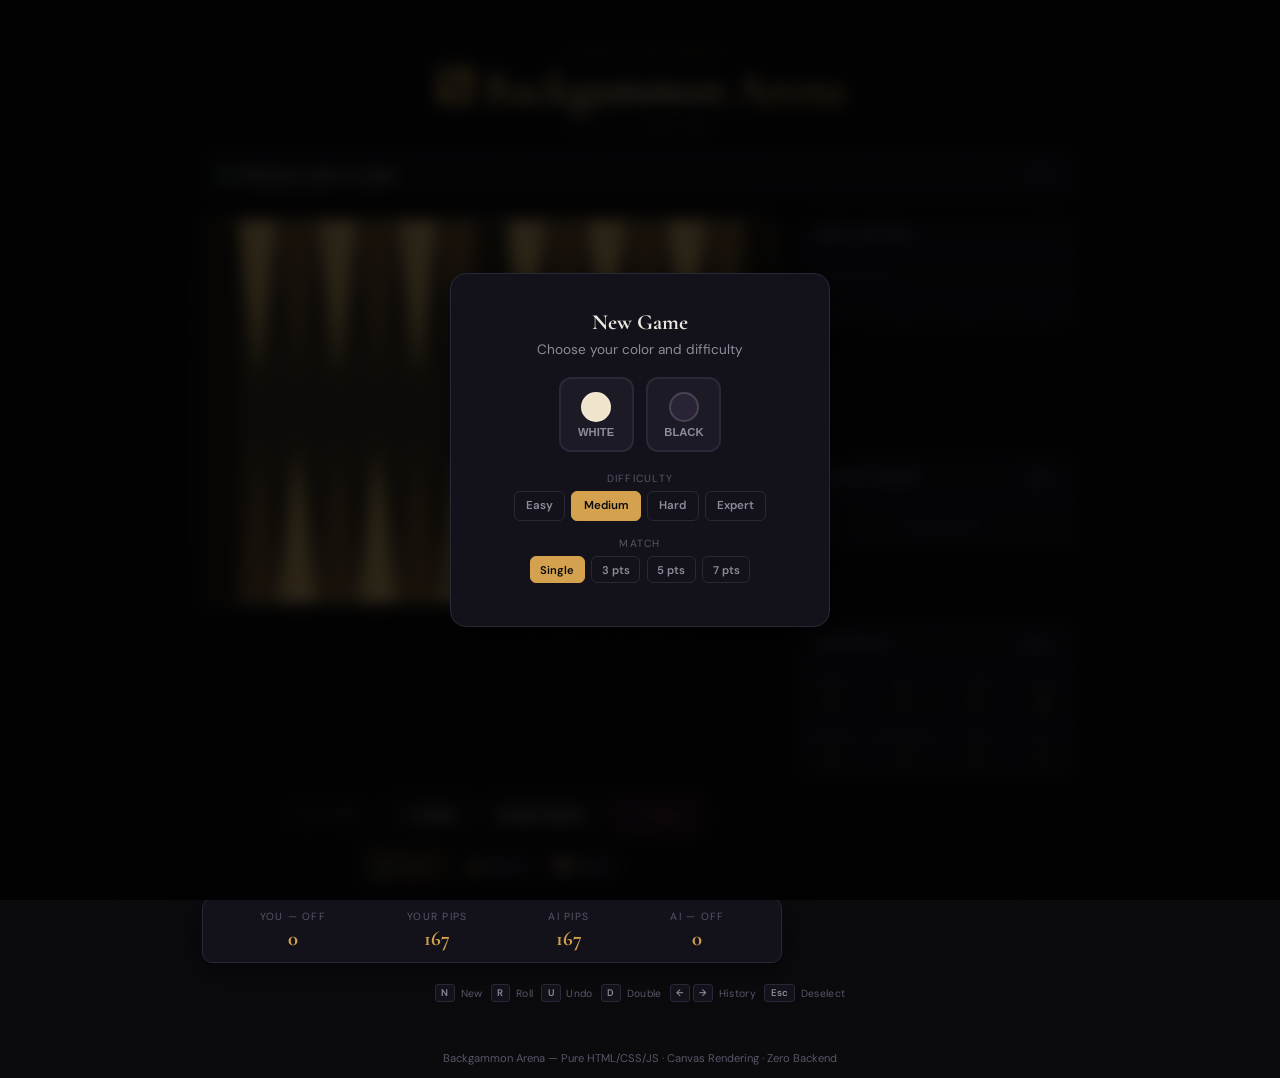
==== Backgammon/index.html @ 8bb7077c "Initial commit" ====
<!DOCTYPE html>
<html lang="en">
<head>
  <meta charset="UTF-8">
  <meta name="viewport" content="width=device-width, initial-scale=1.0">
  <meta name="description" content="Play backgammon against an AI opponent in your browser — featuring full-turn AI, doubling cube, match play and statistics.">
  <title>Backgammon Arena</title>

  <!-- Google Fonts -->
  <link rel="preconnect" href="https://fonts.googleapis.com">
  <link href="https://fonts.googleapis.com/css2?family=Cinzel:wght@500;600&family=Cormorant+Garamond:wght@600;700&family=DM+Sans:wght@400;500;600;700&display=swap" rel="stylesheet">

  <!-- Styles -->
  <link rel="stylesheet" href="css/styles.css">
</head>
<body>

  <header>
    <nav class="arena-nav">
      <a href="../index.html" class="arena-nav-link">← Board Game Arena</a>
    </nav>
    <h1>⚂ Backgammon Arena</h1>
    <p>You vs. Computer</p>
  </header>

  <!-- =========================================================
       DIALOG — Choose color + difficulty + match length
       ========================================================= -->
  <div id="colorOverlay" class="overlay visible" role="dialog" aria-modal="true" aria-label="New game options">
    <div class="dialog">
      <h2>New Game</h2>
      <p>Choose your color and difficulty</p>

      <!-- Color buttons -->
      <div class="color-options">
        <button class="color-btn" id="chooseWhiteBtn" aria-label="Play as White">
          <div class="swatch" style="background:#f0e4cc"></div>
          WHITE
        </button>
        <button class="color-btn" id="chooseBlackBtn" aria-label="Play as Black">
          <div class="swatch" style="background:#2a2235"></div>
          BLACK
        </button>
      </div>

      <!-- Difficulty -->
      <div style="margin-bottom:.4rem">
        <div class="score-label" style="margin-bottom:.4rem">Difficulty</div>
        <div class="difficulty-row">
          <button class="diff-btn" data-diff="easy"   aria-pressed="false">Easy</button>
          <button class="diff-btn active" data-diff="medium" aria-pressed="true">Medium</button>
          <button class="diff-btn" data-diff="hard"   aria-pressed="false">Hard</button>
          <button class="diff-btn" data-diff="expert" aria-pressed="false">Expert</button>
        </div>
      </div>

      <!-- Match length -->
      <div>
        <div class="score-label" style="margin-bottom:.4rem">Match</div>
        <div class="match-row">
          <button class="match-btn active" data-match="0" aria-pressed="true">Single</button>
          <button class="match-btn" data-match="3" aria-pressed="false">3 pts</button>
          <button class="match-btn" data-match="5" aria-pressed="false">5 pts</button>
          <button class="match-btn" data-match="7" aria-pressed="false">7 pts</button>
        </div>
      </div>
    </div>
  </div>

  <!-- =========================================================
       DIALOG — Resign confirmation
       ========================================================= -->
  <div id="confirmOverlay" class="overlay hidden" role="dialog" aria-modal="true" aria-label="Confirm resign">
    <div class="dialog">
      <h2>Resign?</h2>
      <p class="confirm-text">Are you sure you want to resign? AI will win the game.</p>
      <div class="dialog-buttons">
        <button class="btn btn-danger" id="confirmResignBtn">Yes, Resign</button>
        <button class="btn" id="cancelResignBtn">Cancel</button>
      </div>
    </div>
  </div>

  <!-- =========================================================
       DIALOG — Result / game over
       ========================================================= -->
  <div id="resultOverlay" class="overlay hidden" role="dialog" aria-modal="true" aria-label="Game result">
    <div class="dialog">
      <div class="result-icon" id="resultIcon" aria-hidden="true">🏆</div>
      <h2 id="resultTitle">You Win!</h2>
      <p id="resultDetail" class="result-detail"></p>
      <p id="resultStakes" class="result-detail" style="color:var(--accent);font-weight:600"></p>
      <div class="dialog-buttons" style="margin-top:1.2rem">
        <button class="btn btn-primary" id="resultNewGameBtn">New Game</button>
        <button class="btn" id="resultCloseBtn">Review</button>
      </div>
    </div>
  </div>

  <!-- =========================================================
       DIALOG — Doubling cube offer
       ========================================================= -->
  <div id="doubleOverlay" class="overlay hidden" role="dialog" aria-modal="true" aria-label="Doubling cube offer">
    <div class="dialog">
      <h2 id="doubleDialogTitle">Double?</h2>
      <p id="doubleDialogDesc">Offer to raise the cube?</p>
      <div style="display:flex;align-items:center;justify-content:center;gap:1rem;margin:.5rem 0 1rem">
        <span class="cube-value" id="doubleFromText">1</span>
        <span style="color:var(--text-muted)">→</span>
        <span class="cube-value" id="doubleToText" style="color:var(--accent-hover)">2</span>
      </div>
      <div class="dialog-buttons">
        <button class="btn btn-primary" id="acceptDoubleBtn">Accept</button>
        <button class="btn btn-danger"  id="declineDoubleBtn">Decline</button>
      </div>
    </div>
  </div>

  <!-- =========================================================
       MAIN ARENA
       ========================================================= -->
  <main class="arena">

    <!-- Status bar -->
    <div class="status-bar" id="statusBar" role="status" aria-live="polite">
      <div class="status-icon" aria-hidden="true"></div>
      <span id="statusText">Choose a color to start</span>
      <span class="turn-badge" id="turnBadge" aria-label="Current turn">—</span>
    </div>

    <!-- Match score (shown in match play mode) -->
    <div class="match-score-bar" id="matchScoreBar" aria-label="Match score">
      <span class="match-player">You</span>
      <span class="match-pts" id="matchPlayerPts">0</span>
      <span class="match-vs">·</span>
      <span id="matchLengthTxt" style="font-size:.7rem;color:var(--text-muted)">First to 5</span>
      <span class="match-vs">·</span>
      <span class="match-pts" id="matchAIPts">0</span>
      <span class="match-player">AI</span>
    </div>

    <!-- Canvas board -->
    <canvas id="boardCanvas" width="720" height="480"
      aria-label="Backgammon board"
      role="img"></canvas>

    <!-- Dice area: shows Roll button OR the actual dice -->
    <div class="dice-row" id="diceRow" aria-label="Dice" aria-live="polite">
      <button class="btn btn-primary btn-roll-inline" id="btnRoll" style="display:none" aria-label="Roll dice">🎲 Roll Dice</button>
    </div>
    <div class="thinking" id="thinking" aria-live="polite" aria-label="AI thinking">
      <div class="thinking-dots" aria-hidden="true"><span></span><span></span><span></span></div>
      <span>AI is thinking...</span>
    </div>

    <!-- Primary controls -->
    <div class="controls">
      <button class="btn" id="btnDouble" disabled aria-label="Offer doubling cube">⬛ Double</button>
      <button class="btn" id="btnUndo" aria-label="Undo last turn">↩ Undo</button>
      <button class="btn" id="btnNewGame" aria-label="Start new game">♟ New Game</button>
      <button class="btn btn-danger" id="btnResign" aria-label="Resign game">⚐ Resign</button>
    </div>

    <!-- Toolbar -->
    <div class="toolbar" role="toolbar" aria-label="Settings">
      <button class="toolbar-btn active" id="btnSound"      aria-label="Toggle sound">🔊 Sound</button>
      <button class="toolbar-btn"        id="btnTheme"      aria-label="Toggle light/dark theme">🌙 Theme</button>
      <button class="toolbar-btn"        id="btnBoardTheme" aria-label="Cycle board theme">🎨 Board</button>
    </div>

    <!-- Score panel -->
    <div class="score-panel" aria-label="Game statistics">
      <div class="score-item">
        <div class="score-label">You — Off</div>
        <div class="score-value" id="scorePlayer">0</div>
      </div>
      <div class="score-item">
        <div class="score-label">Your Pips</div>
        <div class="score-value" id="pipPlayer">167</div>
      </div>
      <div class="score-item">
        <div class="score-label">AI Pips</div>
        <div class="score-value" id="pipAI">167</div>
      </div>
      <div class="score-item">
        <div class="score-label">AI — Off</div>
        <div class="score-value" id="scoreAI">0</div>
      </div>
    </div>

    <!-- Move history panel -->
    <div class="history-panel">
      <div class="history-header">
        <span>Move History</span>
      </div>
      <div class="history-moves" id="moveHistoryMoves" aria-live="polite">
        <span style="color:var(--text-muted);font-size:.75rem">No moves yet</span>
      </div>
      <div class="history-nav" role="group" aria-label="Navigate moves">
        <button class="nav-btn" id="navFirst" title="First position"  aria-label="Go to first position"  disabled>⏮</button>
        <button class="nav-btn" id="navPrev"  title="Previous move"   aria-label="Previous move"          disabled>◀</button>
        <button class="nav-btn" id="navNext"  title="Next move"       aria-label="Next move"              disabled>▶</button>
        <button class="nav-btn" id="navLast"  title="Latest position" aria-label="Go to latest position"  disabled>⏭</button>
      </div>
    </div>

    <!-- Game archive -->
    <div class="archive-panel">
      <div class="archive-header">
        <span>Recent Games</span>
        <button class="toolbar-btn" id="clearArchiveBtn" style="font-size:.65rem;padding:.25rem .55rem" aria-label="Clear game archive">Clear</button>
      </div>
      <div class="archive-list" id="archiveList">
        <div class="archive-empty">No games yet</div>
      </div>
    </div>

    <!-- Statistics panel -->
    <div class="stats-panel">
      <div class="stats-header">
        <span>Statistics</span>
        <button class="toolbar-btn" id="resetStatsBtn" style="font-size:.65rem;padding:.25rem .55rem" aria-label="Reset statistics">Reset</button>
      </div>
      <div class="stats-grid">
        <div class="stat-item"><div class="stat-label">Games</div>   <div class="stat-value" id="statGames">0</div></div>
        <div class="stat-item"><div class="stat-label">Wins</div>    <div class="stat-value" id="statWins">0</div></div>
        <div class="stat-item"><div class="stat-label">Losses</div>  <div class="stat-value" id="statLosses">0</div></div>
        <div class="stat-item"><div class="stat-label">Win %</div>   <div class="stat-value" id="statRate">0%</div></div>
        <div class="stat-item"><div class="stat-label">Gammons</div> <div class="stat-value" id="statGammons">0</div></div>
        <div class="stat-item"><div class="stat-label">Bgammons</div><div class="stat-value" id="statBgammons">0</div></div>
        <div class="stat-item"><div class="stat-label">Streak</div>  <div class="stat-value" id="statCurStreak">0</div></div>
        <div class="stat-item"><div class="stat-label">Best</div>    <div class="stat-value" id="statStreak">0</div></div>
      </div>
    </div>

    <!-- Keyboard shortcuts hint -->
    <div class="shortcuts-hint" aria-label="Keyboard shortcuts">
      <span><kbd>N</kbd> New</span>
      <span><kbd>R</kbd> Roll</span>
      <span><kbd>U</kbd> Undo</span>
      <span><kbd>D</kbd> Double</span>
      <span><kbd>←</kbd><kbd>→</kbd> History</span>
      <span><kbd>Esc</kbd> Deselect</span>
    </div>

  </main>

  <footer>Backgammon Arena — Pure HTML/CSS/JS · Canvas Rendering · Zero Backend</footer>

  <!-- Scripts — load order matters: app → board → ai → game -->
  <script src="js/app.js"></script>
  <script src="js/board.js"></script>
  <script src="js/ai.js"></script>
  <script src="js/game.js"></script>

</body>
</html>
---- Backgammon/css/styles.css ----
/* ============================================================
   CSS VARIABLES — dark wood / luxury theme
   ============================================================ */
:root {
  --bg-primary: #0b0a0d;
  --bg-card: #13121a;
  --bg-card-hover: #1c1b25;
  --border: #2a2838;
  --text-primary: #ece8e0;
  --text-secondary: #908a9a;
  --text-muted: #5a5568;
  --accent: #d4a24e;
  --accent-glow: #d4a24e30;
  --accent-hover: #e6b965;
  --danger: #d94f4f;
  --success: #5cb87a;
  --info: #5b8fd9;
  --font-display: 'Cormorant Garamond', Georgia, serif;
  --font-body: 'DM Sans', system-ui, sans-serif;
  --radius: 10px;
  --shadow: 0 8px 32px rgba(0,0,0,.5);
}

/* ============================================================
   RESET & GLOBAL
   ============================================================ */
*, *::before, *::after { box-sizing: border-box; margin: 0; padding: 0; }

body {
  font-family: var(--font-body);
  background: var(--bg-primary);
  color: var(--text-primary);
  min-height: 100vh;
  display: flex;
  flex-direction: column;
  align-items: center;
  overflow-x: hidden;
}

/* Grain overlay */
body::before {
  content: '';
  position: fixed; inset: 0;
  background-image: url("data:image/svg+xml,%3Csvg viewBox='0 0 256 256' xmlns='http://www.w3.org/2000/svg'%3E%3Cfilter id='n'%3E%3CfeTurbulence type='fractalNoise' baseFrequency='.8' numOctaves='4' stitchTiles='stitch'/%3E%3C/filter%3E%3Crect width='100%25' height='100%25' filter='url(%23n)' opacity='.03'/%3E%3C/svg%3E");
  pointer-events: none; z-index: 0;
}

/* ============================================================
   HEADER
   ============================================================ */
header {
  position: relative; z-index: 1;
  text-align: center;
  padding: 2rem 1rem .8rem;
}

header h1 {
  font-family: var(--font-display);
  font-weight: 700;
  font-size: clamp(1.8rem, 5vw, 2.8rem);
  background: linear-gradient(135deg, var(--accent) 0%, #f5dfa0 50%, var(--accent) 100%);
  -webkit-background-clip: text;
  -webkit-text-fill-color: transparent;
  background-clip: text;
}

header p {
  color: var(--text-muted);
  font-size: .82rem;
  margin-top: .25rem;
  letter-spacing: .1em;
  text-transform: uppercase;
}

/* ============================================================
   MAIN
   ============================================================ */
.arena {
  position: relative; z-index: 1;
  display: flex; flex-direction: column; align-items: center;
  gap: 1rem;
  padding: 0 .75rem 2rem;
  width: 100%;
  max-width: 780px;
}

/* ============================================================
   STATUS BAR
   ============================================================ */
.status-bar {
  width: 100%;
  background: var(--bg-card);
  border: 1px solid var(--border);
  border-radius: var(--radius);
  padding: .75rem 1.1rem;
  display: flex; align-items: center; justify-content: space-between;
  gap: .6rem;
  box-shadow: var(--shadow);
  transition: border-color .3s;
}
.status-bar.game-over { border-color: var(--accent); box-shadow: 0 0 20px var(--accent-glow); }

.status-icon {
  width: 9px; height: 9px; border-radius: 50%;
  background: var(--success); flex-shrink: 0;
  animation: pulse 2s infinite;
}
.status-bar.game-over .status-icon { background: var(--danger); animation: none; }
@keyframes pulse { 0%,100%{opacity:1} 50%{opacity:.35} }

#statusText { flex: 1; font-size: .9rem; font-weight: 500; }

.turn-badge {
  font-size: .72rem; text-transform: uppercase; letter-spacing: .1em;
  padding: .25rem .65rem; border-radius: 6px;
  background: var(--bg-card-hover); color: var(--text-secondary);
  border: 1px solid var(--border); white-space: nowrap;
}

/* ============================================================
   CANVAS BOARD
   ============================================================ */
#boardCanvas {
  width: 100%;
  max-width: 720px;
  border-radius: var(--radius);
  box-shadow: var(--shadow), 0 0 60px rgba(212,162,78,.07);
  border: 2px solid var(--border);
  cursor: pointer;
  touch-action: manipulation;
}
#boardCanvas.grabbable { cursor: grab; }
#boardCanvas.grabbing { cursor: grabbing; }

/* ============================================================
   DICE DISPLAY — 3D pip dice
   ============================================================ */
.dice-row {
  display: flex; align-items: center; gap: 1.1rem;
  flex-wrap: wrap; justify-content: center;
  min-height: 90px;
  padding: .4rem 0;
}

/* Roll button when it lives inside the dice row */
.btn-roll-inline {
  font-size: 1rem;
  font-weight: 700;
  padding: .85rem 2.2rem;
  border-radius: 12px;
  letter-spacing: .03em;
  gap: .5rem;
  box-shadow: 0 4px 18px var(--accent-glow);
}

.die {
  width: 72px; height: 72px;
  position: relative;
  border-radius: 14px;
  /* Ivory gradient — lit from top-left */
  background: linear-gradient(145deg, #fdfaf3 0%, #ede0c8 55%, #ddd0b5 100%);
  /* Thick bottom shadow = 3D depth; large blur = ambient shadow */
  box-shadow:
    0 8px 0 0 #7a6040,
    0 12px 30px rgba(0,0,0,.62),
    inset 0 1px 4px rgba(255,255,255,.95),
    inset -1px -1px 3px rgba(0,0,0,.07);
  /* 3×3 grid for pip positions */
  display: grid;
  grid-template-areas:
    "tl tc tr"
    "ml c  mr"
    "bl bc br";
  grid-template-columns: 1fr 1fr 1fr;
  grid-template-rows: 1fr 1fr 1fr;
  padding: 10px;
  transition: transform .3s cubic-bezier(.34,1.56,.64,1), opacity .25s, box-shadow .25s;
  user-select: none;
}

.die.used {
  opacity: .26;
  transform: scale(.82) translateY(5px);
  box-shadow:
    0 2px 0 #7a6040,
    0 3px 10px rgba(0,0,0,.3),
    inset 0 1px 4px rgba(255,255,255,.95);
}

.die.rolling {
  animation: dieRoll3d .6s cubic-bezier(.4,0,.2,1) forwards;
}

@keyframes dieRoll3d {
  0%   { transform: scale(.6)  rotateX(0deg)   rotateZ(0deg);   opacity:.3; box-shadow: 0 1px 0 #7a6040; }
  30%  { transform: scale(1.1) rotateX(120deg) rotateZ(55deg);  opacity:1; }
  60%  { transform: scale(.95) rotateX(250deg) rotateZ(100deg); }
  85%  { transform: scale(1.04) rotateX(345deg) rotateZ(7deg);  }
  100% { transform: scale(1)   rotateX(360deg) rotateZ(0deg);   opacity:1;
         box-shadow: 0 8px 0 #7a6040, 0 12px 30px rgba(0,0,0,.62),
                     inset 0 1px 4px rgba(255,255,255,.95); }
}

/* Pip dots */
.pip {
  width: 12px; height: 12px;
  border-radius: 50%;
  background: radial-gradient(circle at 32% 28%, #6b4a28, #1c0e06);
  box-shadow: inset 0 1px 2px rgba(0,0,0,.55), 0 1px 0 rgba(255,255,255,.1);
  align-self: center;
  justify-self: center;
}
.pip.tl { grid-area: tl; }
.pip.tc { grid-area: tc; }
.pip.tr { grid-area: tr; }
.pip.ml { grid-area: ml; }
.pip.c  { grid-area: c;  }
.pip.mr { grid-area: mr; }
.pip.bl { grid-area: bl; }
.pip.bc { grid-area: bc; }
.pip.br { grid-area: br; }

/* ============================================================
   CONTROLS
   ============================================================ */
.controls {
  display: flex; flex-wrap: wrap; gap: .5rem;
  width: 100%; justify-content: center;
}

.btn {
  font-family: var(--font-body);
  font-size: .82rem; font-weight: 600;
  padding: .6rem 1.1rem;
  border: 1px solid var(--border); border-radius: 8px;
  background: var(--bg-card); color: var(--text-primary);
  cursor: pointer; transition: all .2s;
  display: flex; align-items: center; gap: .35rem;
}
.btn:hover {
  background: var(--bg-card-hover); border-color: var(--accent);
  color: var(--accent-hover); transform: translateY(-1px);
}
.btn:active { transform: translateY(0); }
.btn:disabled { opacity: .35; pointer-events: none; }

.btn-primary {
  background: linear-gradient(135deg, var(--accent), #e6b965);
  color: #0a0a0c; border-color: var(--accent);
}
.btn-primary:hover { color: #0a0a0c; box-shadow: 0 4px 16px var(--accent-glow); }

.btn-danger { border-color: var(--danger); color: var(--danger); }
.btn-danger:hover { background: rgba(217,79,79,.1); color: #f06060; }

/* ============================================================
   TOOLBAR
   ============================================================ */
.toolbar {
  display: flex; flex-wrap: wrap; gap: .4rem;
  justify-content: center;
}

.toolbar-btn {
  font-family: var(--font-body);
  font-size: .75rem; font-weight: 500;
  padding: .45rem .8rem;
  border: 1px solid var(--border); border-radius: 7px;
  background: var(--bg-card); color: var(--text-secondary);
  cursor: pointer; transition: all .2s;
  display: flex; align-items: center; gap: .3rem;
}
.toolbar-btn:hover {
  border-color: var(--accent); color: var(--accent-hover);
  background: var(--bg-card-hover);
}
.toolbar-btn.active {
  border-color: var(--accent); color: var(--accent);
  background: rgba(212,162,78,.08);
}

/* ============================================================
   SCORE PANEL
   ============================================================ */
.score-panel {
  width: 100%;
  background: var(--bg-card);
  border: 1px solid var(--border);
  border-radius: var(--radius);
  padding: .7rem 1rem;
  display: flex; justify-content: space-around;
  box-shadow: var(--shadow);
}
.score-item {
  text-align: center;
}
.score-label {
  font-size: .65rem; text-transform: uppercase;
  letter-spacing: .12em; color: var(--text-muted);
  margin-bottom: .15rem;
}
.score-value {
  font-family: var(--font-display);
  font-size: 1.3rem; font-weight: 700; color: var(--accent);
}

/* ============================================================
   MOVE HISTORY
   ============================================================ */
.history-panel {
  width: 100%;
  background: var(--bg-card);
  border: 1px solid var(--border);
  border-radius: var(--radius);
  box-shadow: var(--shadow);
  overflow: hidden;
}

.history-header {
  display: flex; align-items: center; justify-content: space-between;
  padding: .6rem 1rem;
  border-bottom: 1px solid var(--border);
}

.history-header span {
  font-size: .75rem; font-weight: 600;
  text-transform: uppercase; letter-spacing: .1em;
  color: var(--text-secondary);
}

.history-moves {
  padding: .6rem .8rem;
  max-height: 140px;
  overflow-y: auto;
  font-size: .8rem;
  line-height: 1.7;
  color: var(--text-secondary);
}

.history-moves::-webkit-scrollbar { width: 4px; }
.history-moves::-webkit-scrollbar-track { background: transparent; }
.history-moves::-webkit-scrollbar-thumb { background: var(--border); border-radius: 2px; }

.move-number {
  color: var(--text-muted);
  font-weight: 600;
  margin-right: .25rem;
}

.move-entry {
  display: inline;
  padding: .1rem .3rem;
  border-radius: 3px;
  cursor: pointer;
  transition: background .15s;
}
.move-entry:hover { background: var(--bg-card-hover); }
.move-entry.active { background: var(--accent); color: #0a0a0c; font-weight: 600; }

.history-nav {
  display: flex; gap: 0;
  border-top: 1px solid var(--border);
}

.nav-btn {
  flex: 1; padding: .5rem;
  background: none; border: none; border-right: 1px solid var(--border);
  color: var(--text-secondary); cursor: pointer;
  font-size: .85rem; transition: all .15s;
}
.nav-btn:last-child { border-right: none; }
.nav-btn:hover { background: var(--bg-card-hover); color: var(--accent); }
.nav-btn:disabled { opacity: .3; cursor: default; }
.nav-btn:disabled:hover { background: none; color: var(--text-secondary); }

/* ============================================================
   GAME ARCHIVE
   ============================================================ */
.archive-panel {
  width: 100%;
  background: var(--bg-card);
  border: 1px solid var(--border);
  border-radius: var(--radius);
  box-shadow: var(--shadow);
  overflow: hidden;
}

.archive-header {
  display: flex; align-items: center; justify-content: space-between;
  padding: .6rem 1rem;
  border-bottom: 1px solid var(--border);
}

.archive-header span {
  font-size: .75rem; font-weight: 600;
  text-transform: uppercase; letter-spacing: .1em;
  color: var(--text-secondary);
}

.archive-list {
  max-height: 160px;
  overflow-y: auto;
}

.archive-item {
  display: flex; align-items: center; justify-content: space-between;
  padding: .55rem 1rem;
  border-bottom: 1px solid var(--border);
  font-size: .78rem;
  cursor: pointer;
  transition: background .15s;
}
.archive-item:last-child { border-bottom: none; }
.archive-item:hover { background: var(--bg-card-hover); }

.archive-result {
  font-weight: 600; font-size: .7rem;
  padding: .15rem .5rem; border-radius: 4px;
}
.archive-result.win { background: rgba(92,184,122,.15); color: var(--success); }
.archive-result.loss { background: rgba(217,79,79,.15); color: var(--danger); }

.archive-empty {
  padding: 1rem;
  text-align: center;
  color: var(--text-muted);
  font-size: .8rem;
}

/* ============================================================
   STATISTICS PANEL
   ============================================================ */
.stats-panel {
  width: 100%;
  background: var(--bg-card);
  border: 1px solid var(--border);
  border-radius: var(--radius);
  box-shadow: var(--shadow);
  overflow: hidden;
}

.stats-header {
  display: flex; align-items: center; justify-content: space-between;
  padding: .6rem 1rem;
  border-bottom: 1px solid var(--border);
}

.stats-header span {
  font-size: .75rem; font-weight: 600;
  text-transform: uppercase; letter-spacing: .1em;
  color: var(--text-secondary);
}

.stats-grid {
  display: grid;
  grid-template-columns: repeat(4, 1fr);
  gap: 0;
}

.stat-item {
  text-align: center;
  padding: .6rem .4rem;
  border-right: 1px solid var(--border);
  border-bottom: 1px solid var(--border);
}
.stat-item:nth-child(4n) { border-right: none; }
.stat-item:nth-last-child(-n+4) { border-bottom: none; }

.stat-label {
  font-size: .6rem; text-transform: uppercase;
  letter-spacing: .1em; color: var(--text-muted);
  margin-bottom: .15rem;
}
.stat-value {
  font-family: var(--font-display);
  font-size: 1.1rem; font-weight: 700; color: var(--accent);
}

/* ============================================================
   OVERLAY / DIALOG
   ============================================================ */
.overlay {
  position: fixed; inset: 0;
  background: rgba(0,0,0,.78);
  backdrop-filter: blur(8px);
  display: flex; align-items: center; justify-content: center;
  z-index: 100; transition: opacity .3s;
}
.overlay.hidden { display: none; opacity: 0; }
.overlay.visible { opacity: 1; }

.dialog {
  background: var(--bg-card);
  border: 1px solid var(--border);
  border-radius: 16px;
  padding: 2.2rem 1.8rem;
  text-align: center;
  box-shadow: var(--shadow);
  max-width: 380px; width: 90%;
}
.dialog h2 {
  font-family: var(--font-display);
  font-weight: 700; font-size: 1.35rem;
  margin-bottom: .4rem;
}
.dialog p { color: var(--text-secondary); font-size: .85rem; margin-bottom: 1.2rem; }

.color-options { display: flex; gap: .8rem; justify-content: center; margin-bottom: 1.2rem; }
.color-btn {
  width: 75px; height: 75px; border-radius: 12px;
  border: 2px solid var(--border); cursor: pointer;
  transition: all .25s;
  display: flex; align-items: center; justify-content: center;
  flex-direction: column; gap: .25rem;
  font-size: .7rem; font-weight: 600; color: var(--text-secondary);
  background: var(--bg-card-hover);
}
.color-btn:hover {
  border-color: var(--accent); transform: scale(1.08);
  box-shadow: 0 0 18px var(--accent-glow);
}
.color-btn .swatch {
  width: 30px; height: 30px; border-radius: 50%;
  border: 2px solid rgba(255,255,255,.15);
}

/* Difficulty selector */
.difficulty-row {
  display: flex; gap: .4rem; justify-content: center;
  margin-bottom: 1rem;
}

.diff-btn {
  font-family: var(--font-body);
  font-size: .72rem; font-weight: 600;
  padding: .4rem .7rem;
  border: 1px solid var(--border); border-radius: 6px;
  background: var(--bg-card); color: var(--text-secondary);
  cursor: pointer; transition: all .2s;
}
.diff-btn:hover { border-color: var(--accent); color: var(--accent-hover); }
.diff-btn.active {
  background: var(--accent); color: #0a0a0c;
  border-color: var(--accent);
}

/* Match length selector */
.match-row {
  display: flex; gap: .4rem; justify-content: center;
  flex-wrap: wrap;
  margin-bottom: .5rem;
}

.match-row label {
  font-size: .68rem; text-transform: uppercase;
  letter-spacing: .1em; color: var(--text-muted);
  width: 100%; text-align: center;
  margin-bottom: .2rem;
}

.match-btn {
  font-family: var(--font-body);
  font-size: .7rem; font-weight: 600;
  padding: .35rem .6rem;
  border: 1px solid var(--border); border-radius: 6px;
  background: var(--bg-card); color: var(--text-secondary);
  cursor: pointer; transition: all .2s;
}
.match-btn:hover { border-color: var(--accent); color: var(--accent-hover); }
.match-btn.active {
  background: var(--accent); color: #0a0a0c;
  border-color: var(--accent);
}

/* Result overlay */
.result-icon {
  font-size: 3rem;
  margin-bottom: .5rem;
}

.result-detail {
  font-size: .8rem;
  color: var(--text-secondary);
  margin-bottom: .3rem;
}

.dialog-buttons {
  display: flex; gap: .5rem; justify-content: center;
  margin-top: 1rem;
}

/* Confirm dialog */
.confirm-text {
  color: var(--text-secondary);
  font-size: .85rem;
  margin-bottom: 1rem;
}

/* Doubling cube dialog */
.cube-value {
  font-family: var(--font-display);
  font-size: 2.5rem;
  font-weight: 700;
  color: var(--accent);
  margin: .5rem 0;
}

/* ============================================================
   THINKING INDICATOR
   ============================================================ */
.thinking { display: none; align-items: center; gap: .45rem; color: var(--text-secondary); font-size: .82rem; }
.thinking.active { display: flex; }
.thinking-dots span {
  width: 5px; height: 5px; border-radius: 50%;
  background: var(--accent); display: inline-block;
  animation: dotB .6s infinite alternate;
}
.thinking-dots span:nth-child(2) { animation-delay: .15s; }
.thinking-dots span:nth-child(3) { animation-delay: .3s; }
@keyframes dotB { to { opacity:.2; transform:translateY(-3px); } }

/* ============================================================
   MATCH SCORE DISPLAY
   ============================================================ */
.match-score-bar {
  width: 100%;
  background: var(--bg-card);
  border: 1px solid var(--border);
  border-radius: var(--radius);
  padding: .5rem 1rem;
  display: none; /* shown when match mode active */
  align-items: center; justify-content: center;
  gap: 1rem;
  box-shadow: var(--shadow);
  font-size: .8rem;
}
.match-score-bar.active { display: flex; }

.match-score-bar .match-player {
  font-weight: 600;
  color: var(--text-primary);
}

.match-score-bar .match-vs {
  color: var(--text-muted);
  font-size: .7rem;
  text-transform: uppercase;
  letter-spacing: .1em;
}

.match-score-bar .match-pts {
  font-family: var(--font-display);
  font-size: 1.1rem;
  font-weight: 700;
  color: var(--accent);
}

/* ============================================================
   KEYBOARD SHORTCUTS HINT
   ============================================================ */
.shortcuts-hint {
  display: flex; flex-wrap: wrap; gap: .5rem;
  justify-content: center;
  padding: .3rem 0;
}

.shortcuts-hint span {
  font-size: .65rem;
  color: var(--text-muted);
  letter-spacing: .03em;
}

.shortcuts-hint kbd {
  display: inline-block;
  padding: .1rem .35rem;
  font-family: var(--font-body);
  font-size: .6rem;
  font-weight: 600;
  color: var(--text-secondary);
  background: var(--bg-card);
  border: 1px solid var(--border);
  border-radius: 3px;
  margin-right: .15rem;
}

/* ============================================================
   FOOTER
   ============================================================ */
footer {
  position: relative; z-index: 1;
  padding: .8rem; color: var(--text-muted); font-size: .7rem; text-align: center;
}

/* ============================================================
   LIGHT THEME
   ============================================================ */
body.light-theme {
  --bg-primary: #f0ece4;
  --bg-card: #ffffff;
  --bg-card-hover: #f5f3ef;
  --border: #d4d0c8;
  --text-primary: #1a1a1a;
  --text-secondary: #5a5a6a;
  --text-muted: #9a9a9a;
  --accent: #b8892e;
  --accent-glow: #b8892e25;
  --accent-hover: #d4a24e;
  --shadow: 0 4px 20px rgba(0,0,0,.1);
}

body.light-theme::before { opacity: .015; }

/* ============================================================
   RESPONSIVE
   ============================================================ */
@media (max-width: 520px) {
  .btn { font-size: .75rem; padding: .5rem .8rem; }
  .die { width: 54px; height: 54px; border-radius: 10px; padding: 8px; }
  .pip { width: 10px; height: 10px; }
  .dialog { padding: 1.6rem 1.2rem; }
  .toolbar-btn { font-size: .7rem; padding: .35rem .6rem; }
  .stats-grid { grid-template-columns: repeat(2, 1fr); }
  .dice-row { min-height: 68px; gap: .8rem; }
}

@media (max-width: 380px) {
  header h1 { font-size: 1.5rem; }
  header p { font-size: .7rem; }
  .btn { font-size: .7rem; padding: .4rem .65rem; }
  .die { width: 44px; height: 44px; border-radius: 8px; padding: 6px; }
  .pip { width: 8px; height: 8px; }
  .score-value { font-size: 1.1rem; }
  .score-label { font-size: .58rem; }
  .dice-row { min-height: 56px; gap: .6rem; }
}

@media (min-width: 900px) {
  .arena {
    max-width: 900px;
    display: grid;
    grid-template-columns: 1fr 280px;
    grid-template-rows: auto auto auto auto auto auto;
    gap: 1rem;
    align-items: start;
  }
  .status-bar    { grid-column: 1 / -1; }
  #boardCanvas   { grid-column: 1; grid-row: 2 / 5; }
  .dice-row      { grid-column: 1; }
  .thinking      { grid-column: 1; }
  .controls      { grid-column: 1; }
  .toolbar       { grid-column: 1; }
  .score-panel   { grid-column: 1; }
  .match-score-bar { grid-column: 1 / -1; }
  .history-panel { grid-column: 2; grid-row: 2 / 4; }
  .archive-panel { grid-column: 2; grid-row: 4; }
  .stats-panel   { grid-column: 2; grid-row: 5; }
  .shortcuts-hint { grid-column: 1 / -1; }
}

@media (max-height: 500px) and (orientation: landscape) {
  header { padding: .8rem 1rem .4rem; }
  header h1 { font-size: 1.4rem; }
  header p { display: none; }
  .arena { gap: .5rem; padding-bottom: .5rem; }
  .die { width: 48px; height: 48px; padding: 7px; }
  .pip { width: 9px; height: 9px; }
  .dice-row { min-height: 60px; }
}

/* ============================================================
   ARENA NAV — back link to Board Game Arena landing page
   ============================================================ */
.arena-nav {
  text-align: center;
  padding: .5rem 0 0;
}

.arena-nav-link {
  font-family: 'Cinzel', 'Cormorant Garamond', Georgia, serif;
  font-size: .68rem;
  letter-spacing: .18em;
  text-transform: uppercase;
  color: #d4a24e;
  text-decoration: none;
  opacity: .6;
  transition: opacity .2s;
}

.arena-nav-link:hover { opacity: 1; }
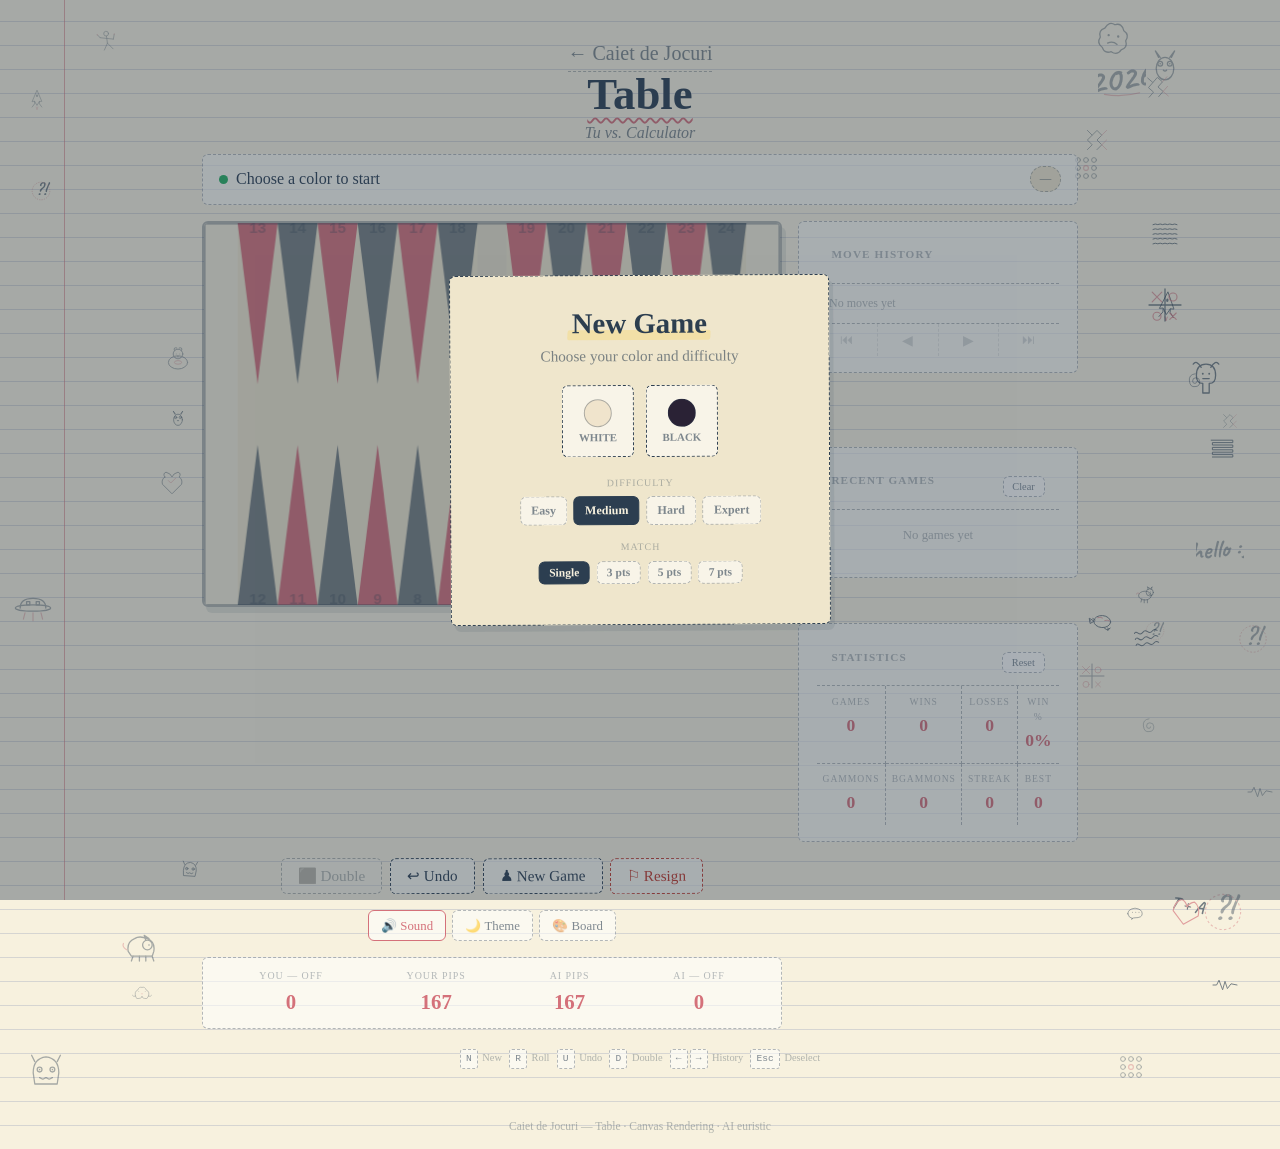
==== commit c7b43f55: "Redesign complet tema Carnet de Schite - Tema vizuala noua: fundal hartie crem, margine rosie, fontu" ====
--- a/Backgammon/index.html
+++ b/Backgammon/index.html
@@ -3,24 +3,83 @@
 <head>
   <meta charset="UTF-8">
   <meta name="viewport" content="width=device-width, initial-scale=1.0">
-  <meta name="description" content="Play backgammon against an AI opponent in your browser — featuring full-turn AI, doubling cube, match play and statistics.">
-  <title>Backgammon Arena</title>
-
-  <!-- Google Fonts -->
-  <link rel="preconnect" href="https://fonts.googleapis.com">
-  <link href="https://fonts.googleapis.com/css2?family=Cinzel:wght@500;600&family=Cormorant+Garamond:wght@600;700&family=DM+Sans:wght@400;500;600;700&display=swap" rel="stylesheet">
-
-  <!-- Styles -->
+  <meta name="description" content="Caiet de Jocuri — Joacă table contra AI direct în browser.">
+  <title>Table — Caiet de Jocuri</title>
+  <meta property="og:title" content="Table — Caiet de Jocuri">
+  <meta name="theme-color" content="#f7f1de">
+
+  <!-- Tema Carnet de Schițe -->
+  <link rel="stylesheet" href="../themes/carnet.css">
+  <!-- Stiluri specifice table -->
   <link rel="stylesheet" href="css/styles.css">
+  <!-- Biblioteca de doodle-uri -->
+  <link rel="stylesheet" href="../doodle library/doodles.css">
 </head>
 <body>
 
+<!-- SVG sprite doodle-uri -->
+<div style="display:none" aria-hidden="true">
+<svg xmlns="http://www.w3.org/2000/svg" aria-hidden="true">
+  <defs>
+    <symbol id="d01" viewBox="0 0 60 60"><g stroke="currentColor" stroke-width="1.6" fill="none" stroke-linecap="round" stroke-linejoin="round"><circle cx="30" cy="16" r="7"/><path d="M 30 23 L 30 42"/><path d="M 30 28 L 20 36 M 30 28 L 40 36"/><path d="M 30 42 L 22 54 M 30 42 L 38 54"/><path d="M 27 19 Q 30 21 33 19"/></g><circle cx="27" cy="15" r="0.8" fill="currentColor"/><circle cx="33" cy="15" r="0.8" fill="currentColor"/></symbol>
+    <symbol id="d02" viewBox="0 0 60 60"><g stroke="currentColor" stroke-width="1.6" fill="none" stroke-linecap="round" stroke-linejoin="round"><circle cx="30" cy="14" r="6"/><path d="M 30 20 L 30 38"/><path d="M 30 26 L 14 22 M 30 26 L 46 30"/><path d="M 14 22 L 8 14 M 46 30 L 50 18"/><path d="M 30 38 L 20 54 M 30 38 L 42 54"/></g><circle cx="50" cy="18" r="1.5" fill="var(--accent,#d4717a)"/><circle cx="8" cy="14" r="1.5" fill="var(--accent,#d4717a)"/></symbol>
+    <symbol id="d03" viewBox="0 0 60 60"><g stroke="currentColor" stroke-width="1.6" fill="none" stroke-linecap="round" stroke-linejoin="round"><ellipse cx="30" cy="18" rx="11" ry="9"/><path d="M 25 22 Q 30 26 35 22"/><path d="M 22 12 L 22 8 M 38 12 L 38 8"/><path d="M 22 27 L 18 50"/><path d="M 38 27 L 42 50"/><path d="M 25 32 L 14 38 M 35 32 L 46 38"/></g><circle cx="26" cy="17" r="1.2" fill="currentColor"/><circle cx="34" cy="17" r="1.2" fill="currentColor"/></symbol>
+    <symbol id="d04" viewBox="0 0 60 60"><g stroke="currentColor" stroke-width="1.6" fill="none" stroke-linecap="round" stroke-linejoin="round"><rect x="20" y="10" width="20" height="20" rx="2"/><path d="M 24 24 L 36 24"/><path d="M 22 12 L 18 6 M 38 12 L 42 6"/><rect x="22" y="30" width="16" height="14"/><path d="M 22 36 L 14 42 M 38 36 L 46 42"/><path d="M 26 44 L 26 52 M 34 44 L 34 52"/></g><circle cx="26" cy="18" r="1.5" fill="currentColor"/><circle cx="34" cy="18" r="1.5" fill="currentColor"/><circle cx="18" cy="6" r="1.5" fill="var(--accent,#d4717a)"/><circle cx="42" cy="6" r="1.5" fill="var(--accent,#d4717a)"/></symbol>
+    <symbol id="d05" viewBox="0 0 60 60"><g stroke="currentColor" stroke-width="1.6" fill="none" stroke-linecap="round" stroke-linejoin="round"><path d="M 14 36 Q 14 18 30 16 Q 46 18 46 36 L 44 50 L 16 50 Z"/><circle cx="22" cy="32" r="3"/><circle cx="38" cy="32" r="3"/><path d="M 22 42 L 26 44 L 30 42 L 34 44 L 38 42"/><path d="M 16 22 L 12 14 M 44 22 L 48 14"/></g><circle cx="22" cy="32" r="1" fill="currentColor"/><circle cx="38" cy="32" r="1" fill="currentColor"/></symbol>
+    <symbol id="d06" viewBox="0 0 60 60"><g stroke="currentColor" stroke-width="1.6" fill="none" stroke-linecap="round" stroke-linejoin="round"><circle cx="30" cy="22" r="14"/><path d="M 24 27 Q 30 32 36 27"/><path d="M 18 10 Q 20 6 24 8"/><path d="M 42 10 Q 40 6 36 8"/><path d="M 22 36 L 22 50 L 38 50 L 38 36"/></g><circle cx="25" cy="20" r="1.2" fill="currentColor"/><circle cx="35" cy="20" r="1.2" fill="currentColor"/><path d="M 25 42 L 35 42" stroke="var(--accent,#d4717a)" stroke-width="1.4" fill="none" stroke-linecap="round"/></symbol>
+    <symbol id="d07" viewBox="0 0 60 60"><g stroke="currentColor" stroke-width="1.6" fill="none" stroke-linecap="round" stroke-linejoin="round"><circle cx="30" cy="24" r="11"/><path d="M 19 24 Q 22 14 30 13 Q 38 14 41 24 L 41 22 Q 38 16 30 16 Q 22 16 19 22 Z" fill="currentColor"/><path d="M 27 31 Q 30 33 33 31"/><path d="M 24 35 L 16 50 M 36 35 L 44 50"/></g><circle cx="25" cy="26" r="1" fill="currentColor"/><circle cx="35" cy="26" r="1" fill="currentColor"/></symbol>
+    <symbol id="d08" viewBox="0 0 60 60"><g stroke="currentColor" stroke-width="1.6" fill="none" stroke-linecap="round" stroke-linejoin="round"><path d="M 18 32 Q 14 18 28 14 Q 42 12 46 24 Q 48 36 38 40 L 36 50 L 24 50 L 22 38 Z"/><path d="M 26 32 L 34 32"/><path d="M 38 16 L 44 10"/></g><circle cx="26" cy="26" r="1.2" fill="currentColor"/><circle cx="36" cy="24" r="1.2" fill="currentColor"/><circle cx="44" cy="10" r="2.5" stroke="var(--accent,#d4717a)" stroke-width="1.4" fill="none"/></symbol>
+    <symbol id="d09" viewBox="0 0 60 60"><path stroke="currentColor" stroke-width="1.6" fill="none" stroke-linecap="round" stroke-linejoin="round" d="M 10 30 Q 14 18 22 22 Q 30 28 22 36 Q 14 40 18 28 Q 24 18 32 24 Q 40 30 34 38 Q 28 44 32 34 Q 38 24 46 28 Q 52 34 46 42"/></symbol>
+    <symbol id="d10" viewBox="0 0 60 60"><path stroke="currentColor" stroke-width="1.6" fill="none" stroke-linecap="round" stroke-linejoin="round" d="M 30 12 Q 14 14 16 30 Q 18 46 30 44 Q 42 44 42 32 Q 42 22 32 22 Q 24 22 24 30 Q 24 36 30 36 Q 34 36 34 32"/></symbol>
+    <symbol id="d11" viewBox="0 0 60 60"><g fill="none" stroke-linecap="round" stroke-linejoin="round"><path stroke="currentColor" stroke-width="1.6" d="M 10 45 Q 14 35 18 45 Q 22 35 26 45 Q 30 35 34 45 Q 38 35 42 45 Q 46 35 50 45"/><path stroke="var(--accent,#d4717a)" stroke-width="1.4" d="M 10 35 Q 14 25 18 35 Q 22 25 26 35 Q 30 25 34 35 Q 38 25 42 35 Q 46 25 50 35"/><path stroke="currentColor" stroke-width="1.6" d="M 10 25 Q 14 15 18 25 Q 22 15 26 25 Q 30 15 34 25 Q 38 15 42 25 Q 46 15 50 25"/></g></symbol>
+    <symbol id="d12" viewBox="0 0 60 60"><path stroke="currentColor" stroke-width="1.6" fill="none" stroke-linecap="round" stroke-linejoin="round" d="M 10 30 Q 16 14 24 20 Q 30 26 22 32 Q 14 36 22 24 Q 32 14 36 26 Q 40 38 30 42 Q 22 44 30 36 Q 42 28 48 38"/></symbol>
+    <symbol id="d13" viewBox="0 0 60 60"><g fill="none" stroke-linecap="round" stroke-linejoin="round"><path stroke="currentColor" stroke-width="1.6" d="M 12 50 L 12 14 M 22 50 L 22 18 M 32 50 L 32 12 M 42 50 L 42 20 M 52 50 L 52 16"/><path stroke="var(--accent,#d4717a)" stroke-width="1.4" d="M 12 14 Q 22 8 32 12 Q 42 16 52 14"/></g></symbol>
+    <symbol id="d14" viewBox="0 0 60 60"><g stroke="currentColor" stroke-width="1.6" fill="none" stroke-linecap="round" stroke-linejoin="round"><circle cx="30" cy="30" r="20"/><circle cx="30" cy="30" r="14"/><circle cx="30" cy="30" r="8"/></g><circle cx="30" cy="30" r="3" fill="var(--accent,#d4717a)"/></symbol>
+    <symbol id="d15" viewBox="0 0 60 60"><g stroke="currentColor" stroke-width="1.6" fill="none" stroke-linecap="round" stroke-linejoin="round"><path d="M 10 16 Q 14 14 18 16 Q 22 14 26 16 Q 30 14 34 16 Q 38 14 42 16 Q 46 14 50 16"/><path d="M 10 24 Q 14 22 18 24 Q 22 22 26 24 Q 30 22 34 24 Q 38 22 42 24 Q 46 22 50 24"/><path d="M 10 32 Q 14 30 18 32 Q 22 30 26 32 Q 30 30 34 32 Q 38 30 42 32 Q 46 30 50 32"/><path d="M 10 40 Q 14 38 18 40 Q 22 38 26 40 Q 30 38 34 40 Q 38 38 42 40 Q 46 38 50 40"/><path d="M 10 48 Q 14 46 18 48 Q 22 46 26 48 Q 30 46 34 48 Q 38 46 42 48 Q 46 46 50 48"/></g></symbol>
+    <symbol id="d16" viewBox="0 0 60 60"><path stroke="currentColor" stroke-width="1.6" fill="none" stroke-linecap="round" stroke-linejoin="round" d="M 12 12 L 48 12 L 48 16 L 14 16 L 14 20 L 48 20 L 48 24 L 14 24 L 14 28 L 48 28 L 48 32 L 14 32 L 14 36 L 48 36 L 48 40 L 14 40"/></symbol>
+    <symbol id="d17" viewBox="0 0 60 60"><g stroke="currentColor" stroke-width="1.6" fill="none" stroke-linecap="round" stroke-linejoin="round"><path d="M 18 36 L 30 8 L 42 36 L 36 36 L 30 46 L 24 36 Z"/><path d="M 24 36 L 24 42 L 18 50 M 36 36 L 36 42 L 42 50"/></g><path stroke="var(--accent,#d4717a)" stroke-width="1.4" fill="none" stroke-linecap="round" d="M 28 50 L 30 56 M 32 50 L 30 56"/><ellipse cx="30" cy="22" rx="2" ry="3" fill="currentColor"/></symbol>
+    <symbol id="d18" viewBox="0 0 60 60"><g stroke="currentColor" stroke-width="1.6" fill="none" stroke-linecap="round" stroke-linejoin="round"><ellipse cx="30" cy="30" rx="22" ry="4"/><path d="M 14 30 Q 14 18 30 18 Q 46 18 46 30"/><rect x="22" y="22" width="4" height="4"/><rect x="34" y="22" width="4" height="4"/></g><path stroke="var(--accent,#d4717a)" stroke-width="1.4" fill="none" stroke-linecap="round" d="M 20 36 L 18 44 M 30 36 L 30 46 M 40 36 L 42 44"/></symbol>
+    <symbol id="d19" viewBox="0 0 60 60"><path stroke="currentColor" stroke-width="1.6" fill="none" stroke-linecap="round" stroke-linejoin="round" d="M 20 12 L 40 12 L 36 26 L 44 26 L 30 50 L 32 32 L 22 32 Z"/></symbol>
+    <symbol id="d20" viewBox="0 0 60 60"><g stroke="currentColor" stroke-width="1.6" fill="none" stroke-linecap="round" stroke-linejoin="round"><circle cx="30" cy="32" r="12"/><ellipse cx="30" cy="32" rx="22" ry="6" transform="rotate(-20 30 32)"/></g><circle cx="26" cy="30" r="1" fill="currentColor"/><circle cx="34" cy="34" r="1" fill="var(--accent,#d4717a)"/></symbol>
+    <symbol id="d21" viewBox="0 0 60 60"><g stroke="currentColor" stroke-width="1.6" fill="none" stroke-linecap="round" stroke-linejoin="round"><path d="M 18 18 Q 22 8 30 12 Q 38 8 42 18 Q 50 22 46 30 Q 50 38 42 42 Q 38 50 30 46 Q 22 50 18 42 Q 10 38 14 30 Q 10 22 18 18 Z"/><path d="M 24 36 Q 30 32 36 36"/></g><circle cx="24" cy="26" r="1.5" fill="currentColor"/><circle cx="36" cy="26" r="1.5" fill="currentColor"/></symbol>
+    <symbol id="d22" viewBox="0 0 60 60"><path stroke="currentColor" stroke-width="1.6" fill="none" stroke-linecap="round" stroke-linejoin="round" d="M 12 32 Q 12 20 30 18 Q 48 20 48 32 Q 48 42 30 42 Q 26 42 22 44 Q 20 48 24 44 Q 14 42 12 32 Z"/><circle cx="24" cy="28" r="1.2" fill="currentColor"/><circle cx="32" cy="28" r="1.2" fill="currentColor"/><circle cx="40" cy="28" r="1.2" fill="currentColor"/></symbol>
+    <symbol id="d23" viewBox="0 0 60 60"><path stroke="currentColor" stroke-width="1.6" fill="none" stroke-linecap="round" stroke-linejoin="round" d="M 18 20 Q 14 14 20 12 Q 28 14 30 20 Q 32 14 40 12 Q 46 14 42 20 Q 48 24 46 32 L 30 48 L 14 32 Q 12 24 18 20 Z"/><path stroke="var(--accent,#d4717a)" stroke-width="1.4" fill="none" stroke-linecap="round" stroke-linejoin="round" d="M 24 26 L 28 30 L 36 22"/></symbol>
+    <symbol id="d24" viewBox="0 0 60 60"><g stroke="currentColor" stroke-width="1.6" fill="none" stroke-linecap="round" stroke-linejoin="round"><path d="M 20 24 Q 20 14 30 14 Q 40 14 40 24 L 40 36 Q 40 46 30 46 Q 20 46 20 36 Z"/><path d="M 28 32 Q 30 34 32 32"/><path d="M 18 18 L 14 14 M 42 18 L 46 14"/></g><ellipse cx="26" cy="26" rx="1.5" ry="2" fill="currentColor"/><ellipse cx="34" cy="26" rx="1.5" ry="2" fill="currentColor"/><path stroke="var(--accent,#d4717a)" stroke-width="1.4" fill="none" stroke-linecap="round" d="M 26 8 Q 30 4 34 8"/></symbol>
+    <symbol id="d25" viewBox="0 0 60 60"><text x="30" y="42" font-family="Caveat,cursive" font-size="44" font-weight="700" fill="currentColor" text-anchor="middle" transform="rotate(-8 30 42)">2026</text><path stroke="var(--accent,#d4717a)" stroke-width="1.4" fill="none" stroke-linecap="round" d="M 8 48 Q 30 52 52 46"/></symbol>
+    <symbol id="d26" viewBox="0 0 60 60"><text x="30" y="36" font-family="Caveat,cursive" font-size="32" font-weight="700" fill="var(--accent,#d4717a)" text-anchor="middle" transform="rotate(-12 30 36)">wow</text><g stroke="var(--accent,#d4717a)" stroke-width="1.4" fill="none" stroke-linecap="round"><path d="M 10 46 Q 30 50 50 44"/><path d="M 8 14 L 14 18 M 14 14 L 8 18"/></g></symbol>
+    <symbol id="d27" viewBox="0 0 60 60"><text x="30" y="40" font-family="Caveat,cursive" font-size="44" font-weight="700" fill="currentColor" text-anchor="middle">?!</text><circle cx="30" cy="30" r="22" stroke="var(--accent,#d4717a)" stroke-width="1.4" fill="none" stroke-dasharray="3,3"/></symbol>
+    <symbol id="d28" viewBox="0 0 60 60"><text x="30" y="40" font-family="Caveat,cursive" font-size="32" font-weight="700" fill="currentColor" text-anchor="middle" transform="rotate(-6 30 40)">hello :)</text></symbol>
+    <symbol id="d29" viewBox="0 0 60 60"><text x="30" y="34" font-family="Caveat,cursive" font-size="22" font-weight="700" fill="currentColor" text-anchor="middle">T + A</text><path stroke="var(--accent,#d4717a)" stroke-width="1.4" fill="none" stroke-linecap="round" stroke-linejoin="round" d="M 14 38 Q 14 26 22 22 Q 28 24 30 30 Q 32 24 38 22 Q 46 26 46 38 L 30 52 Z"/></symbol>
+    <symbol id="d30" viewBox="0 0 60 60"><g font-family="Caveat,cursive" font-size="14"><text x="14" y="22" fill="currentColor">∞</text><text x="26" y="22" fill="currentColor">∞</text><text x="38" y="22" fill="currentColor">∞</text><text x="14" y="38" fill="var(--accent,#d4717a)">∞</text><text x="26" y="38" fill="var(--accent,#d4717a)">∞</text><text x="38" y="38" fill="var(--accent,#d4717a)">∞</text><text x="14" y="54" fill="currentColor">∞</text><text x="26" y="54" fill="currentColor">∞</text><text x="38" y="54" fill="currentColor">∞</text></g></symbol>
+    <symbol id="d31" viewBox="0 0 60 60"><g font-family="Caveat,cursive" font-size="14" fill="currentColor"><text x="14" y="20">1</text><text x="24" y="20">2</text><text x="34" y="20">3</text><text x="44" y="20">4</text><text x="14" y="34" fill="var(--accent,#d4717a)">5</text><text x="24" y="34">6</text><text x="34" y="34">7</text><text x="44" y="34">?</text></g><path stroke="var(--accent,#d4717a)" stroke-width="1.4" fill="none" stroke-linecap="round" d="M 12 30 L 36 38"/></symbol>
+    <symbol id="d32" viewBox="0 0 60 60"><g font-family="Caveat,cursive" font-size="16" text-anchor="middle"><text x="30" y="20" fill="currentColor">când</text><text x="30" y="34" fill="currentColor">se</text><text x="30" y="48" fill="var(--accent,#d4717a)">termină?</text></g></symbol>
+    <symbol id="d33" viewBox="0 0 60 60"><g stroke="currentColor" stroke-width="1.6" fill="none" stroke-linecap="round" stroke-linejoin="round"><ellipse cx="30" cy="34" rx="16" ry="11"/><circle cx="42" cy="26" r="9"/><path d="M 38 18 L 36 12 L 42 16 M 46 18 L 48 12 L 44 16"/><path d="M 40 30 L 42 31 L 44 30"/><path d="M 22 42 L 20 50 M 28 44 L 28 52 M 36 44 L 36 52"/></g><circle cx="44" cy="25" r="1.2" fill="currentColor"/><path stroke="var(--accent,#d4717a)" stroke-width="1.4" fill="none" stroke-linecap="round" d="M 16 28 Q 10 26 8 30"/></symbol>
+    <symbol id="d34" viewBox="0 0 60 60"><g stroke="currentColor" stroke-width="1.6" fill="none" stroke-linecap="round" stroke-linejoin="round"><path d="M 14 38 Q 12 26 22 22 Q 28 18 38 22 Q 48 26 46 38 L 44 44 L 18 44 Z"/><circle cx="38" cy="30" r="6"/><path d="M 36 24 L 34 18 L 40 22"/><path d="M 20 44 L 18 50 M 28 44 L 28 50 M 36 44 L 36 50 M 44 44 L 46 50"/></g><circle cx="40" cy="30" r="1" fill="currentColor"/><path stroke="var(--accent,#d4717a)" stroke-width="1.4" fill="none" stroke-linecap="round" d="M 12 36 Q 6 32 8 28"/></symbol>
+    <symbol id="d35" viewBox="0 0 60 60"><g stroke="currentColor" stroke-width="1.6" fill="none" stroke-linecap="round" stroke-linejoin="round"><ellipse cx="34" cy="34" rx="14" ry="10"/><path d="M 20 34 L 12 30 L 14 38 Z"/><path d="M 22 32 L 18 30"/><path d="M 38 44 Q 42 50 48 44 M 44 44 Q 48 48 44 48"/></g><circle cx="14" cy="34" r="1" fill="currentColor"/><g stroke="var(--accent,#d4717a)" stroke-width="1.4" fill="none" stroke-linecap="round"><path d="M 26 28 Q 30 26 34 28"/><path d="M 38 32 Q 42 30 46 32"/></g></symbol>
+    <symbol id="d36" viewBox="0 0 60 60"><g stroke="currentColor" stroke-width="1.6" fill="none" stroke-linecap="round" stroke-linejoin="round"><path d="M 30 14 Q 18 14 18 28 Q 18 38 26 38 L 26 50 L 34 50 L 34 38 Q 42 38 42 28 Q 42 14 30 14 Z"/><path d="M 24 18 Q 18 8 14 14 M 36 18 Q 42 8 46 14"/><path d="M 26 32 L 34 32"/></g><circle cx="26" cy="26" r="1.2" fill="currentColor"/><circle cx="34" cy="26" r="1.2" fill="currentColor"/></symbol>
+    <symbol id="d37" viewBox="0 0 60 60"><g stroke="currentColor" stroke-width="1.6" fill="none" stroke-linecap="round" stroke-linejoin="round"><ellipse cx="30" cy="34" rx="16" ry="11"/><circle cx="30" cy="20" r="8"/><path d="M 24 14 Q 22 8 28 10 M 36 14 Q 38 8 32 10"/><path d="M 29 24 Q 30 26 31 24"/></g><circle cx="27" cy="20" r="0.8" fill="currentColor"/><circle cx="33" cy="20" r="0.8" fill="currentColor"/><ellipse cx="30" cy="34" rx="6" ry="3" stroke="var(--accent,#d4717a)" stroke-width="1.4" fill="none"/></symbol>
+    <symbol id="d38" viewBox="0 0 60 60"><g stroke="currentColor" stroke-width="1.6" fill="none" stroke-linecap="round" stroke-linejoin="round"><path d="M 14 36 Q 14 24 24 22 L 30 16 L 30 22 Q 40 22 44 30 L 50 30 L 46 36 Q 46 42 40 42 L 18 42 Q 14 42 14 36 Z"/><path d="M 22 42 L 22 48 M 38 42 L 38 48"/></g><circle cx="40" cy="30" r="1" fill="currentColor"/><ellipse cx="38" cy="34" rx="2" ry="1" stroke="var(--accent,#d4717a)" stroke-width="1.4" fill="none"/></symbol>
+    <symbol id="d39" viewBox="0 0 60 60"><g stroke="currentColor" stroke-width="1.6" fill="none" stroke-linecap="round" stroke-linejoin="round"><path d="M 14 38 Q 10 26 20 22 Q 22 14 30 16 Q 38 14 40 22 Q 50 26 46 38 L 42 44 Q 30 44 30 38 Q 30 44 18 44 Z"/><path d="M 14 38 Q 8 40 6 36 M 46 38 Q 52 40 54 36"/></g><circle cx="22" cy="26" r="1" fill="currentColor"/><circle cx="38" cy="26" r="1" fill="currentColor"/><path stroke="var(--accent,#d4717a)" stroke-width="1.4" fill="none" stroke-linecap="round" d="M 28 32 Q 30 34 32 32"/></symbol>
+    <symbol id="d40" viewBox="0 0 60 60"><g stroke="currentColor" stroke-width="1.6" fill="none" stroke-linecap="round" stroke-linejoin="round"><ellipse cx="30" cy="32" rx="11" ry="14"/><path d="M 24 18 L 18 10 L 22 18 M 36 18 L 42 10 L 38 18"/><circle cx="24" cy="26" r="3"/><circle cx="36" cy="26" r="3"/><path d="M 28 34 Q 30 36 32 34"/></g><circle cx="24" cy="26" r="1" fill="currentColor"/><circle cx="36" cy="26" r="1" fill="currentColor"/></symbol>
+    <symbol id="d41" viewBox="0 0 60 60"><g stroke="currentColor" stroke-width="1.6" fill="none" stroke-linecap="round" stroke-linejoin="round"><path d="M 12 40 Q 14 36 18 40 Q 22 44 26 40 Q 30 36 34 40 Q 38 44 42 40 Q 46 36 50 40"/><path d="M 12 30 Q 14 26 18 30 Q 22 34 26 30 Q 30 26 34 30 Q 38 34 42 30 Q 46 26 50 30"/><path d="M 12 20 Q 14 16 18 20 Q 22 24 26 20 Q 30 16 34 20 Q 38 24 42 20 Q 46 16 50 20"/></g></symbol>
+    <symbol id="d42" viewBox="0 0 60 60"><g stroke="currentColor" stroke-width="1.1" fill="none" stroke-linecap="round" stroke-linejoin="round"><circle cx="20" cy="20" r="3"/><circle cx="30" cy="20" r="3"/><circle cx="40" cy="20" r="3"/><circle cx="20" cy="30" r="3"/><circle cx="40" cy="30" r="3"/><circle cx="20" cy="40" r="3"/><circle cx="30" cy="40" r="3"/><circle cx="40" cy="40" r="3"/></g><circle cx="30" cy="30" r="3" stroke="var(--accent,#d4717a)" stroke-width="1.4" fill="none"/></symbol>
+    <symbol id="d43" viewBox="0 0 60 60"><g fill="none" stroke-linecap="round" stroke-linejoin="round"><path stroke="currentColor" stroke-width="1.6" d="M 14 14 L 22 22 L 14 30 L 22 38 L 14 46"/><path stroke="currentColor" stroke-width="1.6" d="M 22 22 L 30 14 L 38 22 L 30 30 L 38 38 L 30 46"/><path stroke="var(--accent,#d4717a)" stroke-width="1.4" d="M 38 22 L 46 14 M 38 38 L 46 30 M 38 38 L 46 46"/></g></symbol>
+    <symbol id="d44" viewBox="0 0 60 60"><g fill="none" stroke-linecap="round" stroke-linejoin="round"><path stroke="currentColor" stroke-width="1.6" d="M 30 12 Q 32 18 30 24 Q 28 30 30 36 Q 32 42 30 48"/><path stroke="var(--accent,#d4717a)" stroke-width="1.4" d="M 18 18 Q 20 24 18 30 Q 16 36 18 42"/><path stroke="var(--accent,#d4717a)" stroke-width="1.4" d="M 42 18 Q 44 24 42 30 Q 40 36 42 42"/></g></symbol>
+    <symbol id="d45" viewBox="0 0 60 60"><g stroke="currentColor" fill="none" stroke-linecap="round" stroke-linejoin="round"><rect x="14" y="14" width="32" height="32" stroke-width="1.6"/><line x1="20" y1="14" x2="20" y2="46" stroke-width="1.1"/><line x1="26" y1="14" x2="26" y2="46" stroke-width="1.1"/><line x1="32" y1="14" x2="32" y2="46" stroke-width="1.1"/><line x1="38" y1="14" x2="38" y2="46" stroke-width="1.1"/><line x1="14" y1="20" x2="46" y2="20" stroke-width="1.1"/><line x1="14" y1="26" x2="46" y2="26" stroke-width="1.1"/><line x1="14" y1="32" x2="46" y2="32" stroke-width="1.1"/><line x1="14" y1="38" x2="46" y2="38" stroke-width="1.1"/></g><rect x="20" y="26" width="6" height="6" fill="currentColor"/><rect x="32" y="32" width="6" height="6" fill="currentColor"/><rect x="26" y="20" width="6" height="6" fill="var(--accent,#d4717a)"/></symbol>
+    <symbol id="d46" viewBox="0 0 60 60"><path stroke="currentColor" stroke-width="1.6" fill="none" stroke-linecap="round" stroke-linejoin="round" d="M 10 30 L 16 30 L 20 22 L 26 38 L 30 24 L 34 36 L 40 28 L 50 30"/></symbol>
+    <symbol id="d47" viewBox="0 0 60 60"><g fill="none" stroke-linecap="round" stroke-linejoin="round"><path stroke="currentColor" stroke-width="1.6" d="M 30 10 L 30 50 M 10 30 L 50 30"/><path stroke="var(--accent,#d4717a)" stroke-width="1.4" d="M 14 14 L 26 26 M 26 14 L 14 26"/><circle stroke="var(--accent,#d4717a)" stroke-width="1.4" cx="40" cy="20" r="5"/><path stroke="var(--accent,#d4717a)" stroke-width="1.4" d="M 36 40 L 44 48 M 44 40 L 36 48"/><circle stroke="var(--accent,#d4717a)" stroke-width="1.4" cx="20" cy="44" r="5"/></g></symbol>
+    <symbol id="d48" viewBox="0 0 60 60"><g stroke="currentColor" stroke-width="2" fill="none" stroke-linecap="round" stroke-linejoin="round"><path d="M 30 8 L 30 26 M 22 16 L 30 8 L 38 16"/><path d="M 30 52 L 30 34 M 22 44 L 30 52 L 38 44"/><path d="M 8 30 L 26 30 M 16 22 L 8 30 L 16 38"/><path d="M 52 30 L 34 30 M 44 22 L 52 30 L 44 38"/></g></symbol>
+  </defs>
+</svg>
+</div>
+
+
   <header>
     <nav class="arena-nav">
-      <a href="../index.html" class="arena-nav-link">← Board Game Arena</a>
+      <a href="../index.html" class="arena-nav-link nav-back">← Caiet de Jocuri</a>
     </nav>
-    <h1>⚂ Backgammon Arena</h1>
-    <p>You vs. Computer</p>
+    <h1>Table</h1>
+    <p>Tu vs. Calculator</p>
   </header>
 
   <!-- =========================================================
@@ -45,7 +104,7 @@
 
       <!-- Difficulty -->
       <div style="margin-bottom:.4rem">
-        <div class="score-label" style="margin-bottom:.4rem">Difficulty</div>
+        <div class="score-label field-label" style="margin-bottom:.4rem">Difficulty</div>
         <div class="difficulty-row">
           <button class="diff-btn" data-diff="easy"   aria-pressed="false">Easy</button>
           <button class="diff-btn active" data-diff="medium" aria-pressed="true">Medium</button>
@@ -56,7 +115,7 @@
 
       <!-- Match length -->
       <div>
-        <div class="score-label" style="margin-bottom:.4rem">Match</div>
+        <div class="score-label field-label" style="margin-bottom:.4rem">Match</div>
         <div class="match-row">
           <button class="match-btn active" data-match="0" aria-pressed="true">Single</button>
           <button class="match-btn" data-match="3" aria-pressed="false">3 pts</button>
@@ -169,7 +228,7 @@
     </div>
 
     <!-- Score panel -->
-    <div class="score-panel" aria-label="Game statistics">
+    <div class="score-panel panel" aria-label="Game statistics">
       <div class="score-item">
         <div class="score-label">You — Off</div>
         <div class="score-value" id="scorePlayer">0</div>
@@ -189,9 +248,9 @@
     </div>
 
     <!-- Move history panel -->
-    <div class="history-panel">
+    <div class="history-panel panel">
       <div class="history-header">
-        <span>Move History</span>
+        <span class="panel-title">Move History</span>
       </div>
       <div class="history-moves" id="moveHistoryMoves" aria-live="polite">
         <span style="color:var(--text-muted);font-size:.75rem">No moves yet</span>
@@ -205,9 +264,9 @@
     </div>
 
     <!-- Game archive -->
-    <div class="archive-panel">
+    <div class="archive-panel panel">
       <div class="archive-header">
-        <span>Recent Games</span>
+        <span class="panel-title">Recent Games</span>
         <button class="toolbar-btn" id="clearArchiveBtn" style="font-size:.65rem;padding:.25rem .55rem" aria-label="Clear game archive">Clear</button>
       </div>
       <div class="archive-list" id="archiveList">
@@ -216,9 +275,9 @@
     </div>
 
     <!-- Statistics panel -->
-    <div class="stats-panel">
+    <div class="stats-panel panel">
       <div class="stats-header">
-        <span>Statistics</span>
+        <span class="panel-title">Statistics</span>
         <button class="toolbar-btn" id="resetStatsBtn" style="font-size:.65rem;padding:.25rem .55rem" aria-label="Reset statistics">Reset</button>
       </div>
       <div class="stats-grid">
@@ -245,13 +304,15 @@
 
   </main>
 
-  <footer>Backgammon Arena — Pure HTML/CSS/JS · Canvas Rendering · Zero Backend</footer>
+  <footer>Caiet de Jocuri — Table · Canvas Rendering · AI euristic</footer>
 
   <!-- Scripts — load order matters: app → board → ai → game -->
   <script src="js/app.js"></script>
   <script src="js/board.js"></script>
   <script src="js/ai.js"></script>
   <script src="js/game.js"></script>
+  <script src="../doodle library/doodles.js"></script>
+  <script src="../doodle library/doodles-init.js"></script>
 
 </body>
 </html>
--- a/themes/carnet.css
+++ b/themes/carnet.css
@@ -0,0 +1,522 @@
+/* ============================================================
+   CARNET DE SCHIȚE — shared design system pentru Caiet de Jocuri
+   Import this file in every page before the page-specific CSS.
+   ============================================================ */
+
+@import url('https://fonts.googleapis.com/css2?family=Caveat:wght@400;700&family=Patrick+Hand&family=Kalam:wght@300;400;700&display=swap');
+
+/* ============================================================
+   1. DESIGN TOKENS
+   ============================================================ */
+:root {
+  /* paletă */
+  --paper:            #f7f1de;
+  --paper-darker:     #efe6cc;
+  --paper-card:       rgba(255, 255, 255, 0.55);
+  --ink:              #2c3e50;
+  --ink-soft:         rgba(44, 62, 80, 0.6);
+  --ink-faint:        rgba(44, 62, 80, 0.35);
+  --red-margin:       #d4717a;
+  --red-margin-soft:  rgba(212, 113, 122, 0.55);
+  --blue-line:        rgba(80, 100, 160, 0.2);
+  --blue-line-strong: rgba(80, 100, 160, 0.5);
+  --highlight:        #f3d77a;
+
+  /* tipografie */
+  --font-display: 'Caveat', 'Bradley Hand', 'Comic Sans MS', cursive;
+  --font-body:    'Patrick Hand', 'Bradley Hand', 'Comic Sans MS', cursive;
+  --font-script:  'Kalam', 'Caveat', cursive;
+
+  /* caiet */
+  --line-height-ruled: 24px;
+  --margin-left:       64px;
+
+  /* radius */
+  --radius-card: 6px;
+  --radius-pill: 999px;
+
+  /* animații */
+  --draw-duration: 0.7s;
+  --draw-easing:   cubic-bezier(0.22, 1, 0.36, 1);
+  --wiggle-duration: 0.4s;
+}
+
+/* ============================================================
+   2. RESET & BASE
+   ============================================================ */
+*, *::before, *::after { box-sizing: border-box; margin: 0; padding: 0; }
+
+body {
+  background-color: var(--paper);
+  background-image: repeating-linear-gradient(
+    0deg,
+    transparent 0,
+    transparent calc(var(--line-height-ruled) - 1px),
+    var(--blue-line) calc(var(--line-height-ruled) - 1px),
+    var(--blue-line) var(--line-height-ruled)
+  );
+  color: var(--ink);
+  font-family: var(--font-body);
+  font-size: 18px;
+  line-height: 1.55;
+  position: relative;
+  min-height: 100vh;
+}
+
+/* marginea roșie verticală */
+body::before {
+  content: '';
+  position: fixed;
+  left: var(--margin-left);
+  top: 0;
+  bottom: 0;
+  width: 1px;
+  background: var(--red-margin);
+  opacity: 0.55;
+  pointer-events: none;
+  z-index: 0;
+}
+
+/* ============================================================
+   3. TIPOGRAFIE GLOBALĂ
+   ============================================================ */
+h1, h2, h3, h4 {
+  font-family: var(--font-display);
+  color: var(--ink);
+  font-weight: 700;
+}
+
+h1 {
+  font-size: clamp(1.8rem, 8vw, 4rem);
+  line-height: 1;
+}
+
+h2 {
+  font-size: 42px;
+  line-height: 1.05;
+  position: relative;
+  display: inline-block;
+}
+
+h2::after {
+  content: '';
+  position: absolute;
+  bottom: -2px;
+  left: -4px;
+  right: -4px;
+  height: 10px;
+  background: var(--highlight);
+  opacity: 0.45;
+  z-index: -1;
+  border-radius: 2px;
+  transform: skew(-3deg);
+}
+
+h3 { font-size: 28px; }
+
+p {
+  font-family: var(--font-body);
+  font-size: 18px;
+  line-height: 1.55;
+  color: var(--ink);
+}
+
+/* ============================================================
+   4. BUTOANE
+   ============================================================ */
+.btn {
+  font-family: var(--font-display);
+  font-size: 22px;
+  background: var(--paper-card);
+  color: var(--ink);
+  border: 1.8px dashed var(--ink);
+  border-radius: var(--radius-card);
+  padding: 8px 24px 10px;
+  cursor: pointer;
+  transform: rotate(-1deg);
+  transition: all 0.2s ease-out;
+  position: relative;
+  display: inline-block;
+  text-decoration: none;
+}
+.btn:hover {
+  transform: rotate(0deg) translateY(-2px);
+  background: var(--paper-darker);
+}
+
+.btn-primary {
+  background: var(--ink);
+  color: var(--paper);
+  border-style: solid;
+  border-color: var(--ink);
+}
+.btn-primary:hover {
+  background: var(--red-margin);
+  border-color: var(--red-margin);
+  color: var(--paper);
+}
+
+.btn-ghost {
+  background: transparent;
+  border-style: dotted;
+}
+
+.btn-small {
+  font-size: 16px;
+  padding: 5px 14px 6px;
+}
+
+.btn-row {
+  display: flex;
+  gap: 12px;
+  flex-wrap: wrap;
+  align-items: center;
+}
+
+/* ============================================================
+   5. INPUT-URI
+   ============================================================ */
+.input-field {
+  font-family: var(--font-body);
+  font-size: 18px;
+  background: transparent;
+  border: none;
+  border-bottom: 1.5px dashed var(--ink);
+  padding: 6px 4px;
+  color: var(--ink);
+  outline: none;
+}
+.input-field:focus {
+  border-bottom-color: var(--red-margin);
+  border-bottom-style: solid;
+}
+.input-field::placeholder {
+  color: var(--ink-faint);
+  font-style: italic;
+}
+
+select.input-field {
+  appearance: none;
+  -webkit-appearance: none;
+  cursor: pointer;
+}
+
+.field-label {
+  font-family: var(--font-body);
+  font-size: 14px;
+  color: var(--ink-soft);
+  display: block;
+  margin-bottom: 4px;
+}
+
+.field-row {
+  display: flex;
+  gap: 18px;
+  flex-wrap: wrap;
+  align-items: flex-end;
+}
+
+/* ============================================================
+   6. MODAL
+   ============================================================ */
+.modal-overlay {
+  position: fixed;
+  inset: 0;
+  background: rgba(44, 62, 80, 0.35);
+  display: flex;
+  align-items: center;
+  justify-content: center;
+  z-index: 1000;
+  padding: 24px;
+}
+
+.modal-box {
+  background: var(--paper-darker);
+  border: 1.8px dashed var(--ink);
+  border-radius: var(--radius-card);
+  padding: 28px 32px;
+  max-width: 440px;
+  width: 100%;
+  position: relative;
+  transform: rotate(-0.4deg);
+  box-shadow: 4px 6px 0 rgba(44, 62, 80, 0.12);
+}
+
+.modal-title {
+  font-family: var(--font-display);
+  font-size: 36px;
+  line-height: 1;
+  margin-bottom: 8px;
+  color: var(--ink);
+}
+
+.modal-body {
+  font-family: var(--font-body);
+  color: var(--ink-soft);
+  margin-bottom: 20px;
+  font-size: 17px;
+}
+
+/* ============================================================
+   7. SCORE DISPLAY
+   ============================================================ */
+.score-display {
+  display: inline-flex;
+  align-items: center;
+  gap: 10px;
+  background: var(--paper-card);
+  border: 1.5px dashed var(--ink);
+  padding: 6px 16px;
+  border-radius: var(--radius-pill);
+  font-family: var(--font-display);
+  font-size: 22px;
+  transform: rotate(-1deg);
+}
+.score-display .star { color: var(--red-margin); font-size: 18px; }
+
+/* ============================================================
+   8. CARD DE JOC (folosit pe landing)
+   ============================================================ */
+.game-card {
+  background: var(--paper-card);
+  border: 1.8px solid rgba(44, 62, 80, 0.28);
+  border-radius: var(--radius-card);
+  padding: 14px;
+  position: relative;
+  cursor: pointer;
+  transition: transform 0.25s ease-out;
+  height: 96px;
+  box-sizing: border-box;
+  overflow: visible;
+  text-decoration: none;
+  color: var(--ink);
+  display: block;
+}
+.game-card:nth-child(4n+1) { transform: rotate(-2.4deg); }
+.game-card:nth-child(4n+2) { transform: rotate(1.8deg); }
+.game-card:nth-child(4n+3) { transform: rotate(-2.0deg); }
+.game-card:nth-child(4n+4) { transform: rotate(2.5deg); }
+.game-card:hover { transform: rotate(0deg) scale(1.025); z-index: 2; }
+
+.game-card-inner {
+  display: flex;
+  align-items: center;
+  gap: 14px;
+  height: 100%;
+}
+
+.game-icon {
+  flex-shrink: 0;
+  width: 64px;
+  height: 64px;
+}
+
+.game-name {
+  font-family: var(--font-display);
+  font-size: 28px;
+  font-weight: 700;
+  line-height: 1.05;
+}
+
+.game-meta {
+  font-family: var(--font-body);
+  font-size: 13px;
+  color: var(--ink-soft);
+  margin-top: 4px;
+  line-height: 1.3;
+  opacity: 0.6;
+}
+
+/* overlay draw-on-hover */
+.hover-deco {
+  position: absolute;
+  inset: 0;
+  width: 100%;
+  height: 100%;
+  pointer-events: none;
+  overflow: visible;
+}
+
+/* ============================================================
+   9. ANIMAȚII
+   ============================================================ */
+.draw-on-hover {
+  transition: stroke-dashoffset var(--draw-duration) var(--draw-easing);
+}
+.fade-on-hover {
+  opacity: 0;
+  transition: opacity 0.4s ease-out 0.4s;
+}
+/* text apare ca și cum se scrie, de la stânga la dreapta */
+.write-on-hover {
+  clip-path: inset(0 100% 0 0);
+  transition: clip-path 1.1s cubic-bezier(0.22, 1, 0.36, 1) 0.42s;
+}
+.game-card:hover .draw-on-hover  { stroke-dashoffset: 0 !important; }
+.game-card:hover .fade-on-hover  { opacity: 1; }
+.game-card:hover .write-on-hover { clip-path: inset(0 0% 0 0); }
+
+@keyframes wiggle {
+  0%, 100% { transform: rotate(0deg); }
+  25%       { transform: rotate(-3deg); }
+  75%       { transform: rotate(3deg); }
+}
+.wiggle-on-hover:hover { animation: wiggle var(--wiggle-duration) ease-in-out; }
+
+@keyframes scribble-in {
+  from { stroke-dashoffset: var(--len, 300); }
+  to   { stroke-dashoffset: 0; }
+}
+
+@keyframes fadeUp {
+  from { opacity: 0; transform: translateY(16px); }
+  to   { opacity: 1; transform: translateY(0); }
+}
+
+/* ============================================================
+   10. NAV BACK LINK (folosit pe paginile de joc)
+   ============================================================ */
+.nav-back {
+  display: inline-flex;
+  align-items: center;
+  gap: 6px;
+  font-family: var(--font-display);
+  font-size: 20px;
+  color: var(--ink-soft);
+  text-decoration: none;
+  border-bottom: 1px dashed var(--ink-faint);
+  padding-bottom: 2px;
+  transition: color 0.2s, border-color 0.2s;
+}
+.nav-back:hover {
+  color: var(--red-margin);
+  border-bottom-color: var(--red-margin);
+}
+
+/* ============================================================
+   11. DOODLE-URI DE MARGINE
+   ============================================================ */
+.margin-doodle {
+  position: absolute;
+  pointer-events: none;
+  z-index: 0;
+}
+
+.margin-note {
+  font-family: var(--font-display);
+  font-size: 16px;
+  color: var(--ink-faint);
+  transform: rotate(-3deg);
+  display: inline-block;
+  opacity: 0.7;
+}
+
+/* ============================================================
+   12. ZONA DOODLE
+   ============================================================ */
+.doodle-zone {
+  border-top: 1.6px dashed var(--ink-faint);
+  padding-top: 24px;
+  margin-top: 32px;
+}
+.dz-title {
+  font-family: var(--font-display);
+  font-size: 22px;
+  opacity: 0.5;
+  margin-bottom: 18px;
+}
+.dz-row {
+  display: flex;
+  align-items: center;
+  gap: 36px;
+  flex-wrap: wrap;
+}
+.dz-quote {
+  font-family: var(--font-display);
+  font-size: 26px;
+  line-height: 1.3;
+  opacity: 0.78;
+  flex: 1;
+  min-width: 200px;
+}
+.dz-quote em {
+  font-style: normal;
+  color: var(--red-margin);
+}
+
+/* ============================================================
+   13. PANOURI (sidebar, info panels pe paginile de joc)
+   ============================================================ */
+.panel {
+  background: var(--paper-card);
+  border: 1.5px dashed var(--ink);
+  border-radius: var(--radius-card);
+  padding: 16px 18px;
+}
+
+.panel-title {
+  font-family: var(--font-display);
+  font-size: 22px;
+  margin-bottom: 10px;
+  color: var(--ink);
+}
+
+/* ============================================================
+   14. RESPONSIVE
+   ============================================================ */
+
+/* Tabletă mică / telefon mare */
+@media (max-width: 768px) {
+  :root {
+    --margin-left: 44px;
+  }
+
+  .btn {
+    min-height: 44px;
+    min-width: 44px;
+  }
+}
+
+/* Telefon */
+@media (max-width: 600px) {
+  :root {
+    --margin-left: 0px;
+  }
+
+  body {
+    font-size: 16px;
+  }
+
+  /* ascunde linia roșie pe telefon — prea îngust ca să aibă sens */
+  body::before { display: none; }
+
+  h2 { font-size: clamp(1.4rem, 6vw, 2rem); }
+
+  .game-card:nth-child(4n+1),
+  .game-card:nth-child(4n+2),
+  .game-card:nth-child(4n+3),
+  .game-card:nth-child(4n+4) {
+    transform: rotate(0deg);
+  }
+  .margin-doodle { display: none; }
+  .game-card:hover {
+    transform: scale(1.02);
+  }
+
+  .btn {
+    transform: rotate(0deg);
+    font-size: 1rem;
+    min-height: 44px;
+  }
+
+  .modal-box { transform: rotate(0deg); padding: 20px 18px; }
+
+  /* ascunde doodle-urile de margine pe ecrane mici */
+  .doodle-margins { display: none; }
+}
+
+/* Telefon mic */
+@media (max-width: 400px) {
+  .game-card { height: auto; min-height: 80px; }
+  .game-name { font-size: 1.3rem; }
+}
--- a/Backgammon/css/styles.css
+++ b/Backgammon/css/styles.css
@@ -1,75 +1,62 @@
 /* ============================================================
-   CSS VARIABLES — dark wood / luxury theme
-   ============================================================ */
+   DOODLE CLUB — Table (Backgammon)
+   Tema: Carnet de Schițe (tokens in ../themes/carnet.css)
+   ============================================================ */
+
 :root {
-  --bg-primary: #0b0a0d;
-  --bg-card: #13121a;
-  --bg-card-hover: #1c1b25;
-  --border: #2a2838;
-  --text-primary: #ece8e0;
-  --text-secondary: #908a9a;
-  --text-muted: #5a5568;
-  --accent: #d4a24e;
-  --accent-glow: #d4a24e30;
-  --accent-hover: #e6b965;
-  --danger: #d94f4f;
-  --success: #5cb87a;
-  --info: #5b8fd9;
-  --font-display: 'Cormorant Garamond', Georgia, serif;
-  --font-body: 'DM Sans', system-ui, sans-serif;
-  --radius: 10px;
-  --shadow: 0 8px 32px rgba(0,0,0,.5);
-}
-
-/* ============================================================
-   RESET & GLOBAL
-   ============================================================ */
-*, *::before, *::after { box-sizing: border-box; margin: 0; padding: 0; }
+  --bg-primary:    var(--paper);
+  --bg-card:       var(--paper-card);
+  --bg-card-hover: var(--paper-darker);
+  --border:        var(--ink-faint);
+  --text-primary:  var(--ink);
+  --text-secondary: var(--ink-soft);
+  --text-muted:    var(--ink-faint);
+  --accent:        var(--red-margin);
+  --accent-glow:   var(--red-margin-soft);
+  --accent-hover:  var(--red-margin);
+  --danger:        #c0392b;
+  --success:       #27ae60;
+  --info:          #5b8fd9;
+  --font-display:  var(--font-display);
+  --font-body:     var(--font-body);
+  --radius:        var(--radius-card);
+  --shadow:        4px 6px 0 rgba(44, 62, 80, 0.10);
+}
+
+
 
 body {
-  font-family: var(--font-body);
-  background: var(--bg-primary);
-  color: var(--text-primary);
-  min-height: 100vh;
   display: flex;
   flex-direction: column;
   align-items: center;
   overflow-x: hidden;
 }
 
-/* Grain overlay */
-body::before {
-  content: '';
-  position: fixed; inset: 0;
-  background-image: url("data:image/svg+xml,%3Csvg viewBox='0 0 256 256' xmlns='http://www.w3.org/2000/svg'%3E%3Cfilter id='n'%3E%3CfeTurbulence type='fractalNoise' baseFrequency='.8' numOctaves='4' stitchTiles='stitch'/%3E%3C/filter%3E%3Crect width='100%25' height='100%25' filter='url(%23n)' opacity='.03'/%3E%3C/svg%3E");
-  pointer-events: none; z-index: 0;
-}
-
 /* ============================================================
    HEADER
    ============================================================ */
 header {
   position: relative; z-index: 1;
   text-align: center;
-  padding: 2rem 1rem .8rem;
+  padding: 2rem 1rem 0.5rem;
 }
 
 header h1 {
   font-family: var(--font-display);
   font-weight: 700;
   font-size: clamp(1.8rem, 5vw, 2.8rem);
-  background: linear-gradient(135deg, var(--accent) 0%, #f5dfa0 50%, var(--accent) 100%);
-  -webkit-background-clip: text;
-  -webkit-text-fill-color: transparent;
-  background-clip: text;
+  color: var(--ink);
+  text-decoration: underline wavy var(--red-margin);
+  text-decoration-thickness: 2px;
+  text-underline-offset: 8px;
 }
 
 header p {
-  color: var(--text-muted);
-  font-size: .82rem;
-  margin-top: .25rem;
-  letter-spacing: .1em;
-  text-transform: uppercase;
+  font-family: var(--font-body);
+  color: var(--ink-soft);
+  font-size: 1rem;
+  margin-top: 0.25rem;
+  font-style: italic;
 }
 
 /* ============================================================
@@ -79,7 +66,7 @@
   position: relative; z-index: 1;
   display: flex; flex-direction: column; align-items: center;
   gap: 1rem;
-  padding: 0 .75rem 2rem;
+  padding: 0 0.75rem 2rem;
   width: 100%;
   max-width: 780px;
 }
@@ -89,16 +76,15 @@
    ============================================================ */
 .status-bar {
   width: 100%;
-  background: var(--bg-card);
-  border: 1px solid var(--border);
-  border-radius: var(--radius);
-  padding: .75rem 1.1rem;
+  background: var(--paper-card);
+  border: 1.5px dashed var(--ink-faint);
+  border-radius: var(--radius-card);
+  padding: 0.7rem 1rem;
   display: flex; align-items: center; justify-content: space-between;
-  gap: .6rem;
-  box-shadow: var(--shadow);
-  transition: border-color .3s;
-}
-.status-bar.game-over { border-color: var(--accent); box-shadow: 0 0 20px var(--accent-glow); }
+  gap: 0.5rem;
+  transition: border-color 0.3s;
+}
+.status-bar.game-over { border-color: var(--red-margin); border-style: solid; }
 
 .status-icon {
   width: 9px; height: 9px; border-radius: 50%;
@@ -106,15 +92,19 @@
   animation: pulse 2s infinite;
 }
 .status-bar.game-over .status-icon { background: var(--danger); animation: none; }
-@keyframes pulse { 0%,100%{opacity:1} 50%{opacity:.35} }
-
-#statusText { flex: 1; font-size: .9rem; font-weight: 500; }
+@keyframes pulse { 0%,100%{opacity:1} 50%{opacity:0.35} }
+
+#statusText { flex: 1; font-family: var(--font-body); font-size: 1rem; }
 
 .turn-badge {
-  font-size: .72rem; text-transform: uppercase; letter-spacing: .1em;
-  padding: .25rem .65rem; border-radius: 6px;
-  background: var(--bg-card-hover); color: var(--text-secondary);
-  border: 1px solid var(--border); white-space: nowrap;
+  font-family: var(--font-body);
+  font-size: 0.72rem;
+  padding: 0.2rem 0.55rem;
+  border-radius: var(--radius-pill);
+  background: var(--paper-darker);
+  color: var(--ink-soft);
+  border: 1px dashed var(--ink-faint);
+  white-space: nowrap;
 }
 
 /* ============================================================
@@ -123,49 +113,45 @@
 #boardCanvas {
   width: 100%;
   max-width: 720px;
-  border-radius: var(--radius);
-  box-shadow: var(--shadow), 0 0 60px rgba(212,162,78,.07);
-  border: 2px solid var(--border);
+  aspect-ratio: 3 / 2;
+  border-radius: var(--radius-card);
+  box-shadow: var(--shadow);
+  border: 2px solid var(--ink-faint);
   cursor: pointer;
-  touch-action: manipulation;
+  touch-action: none;
 }
 #boardCanvas.grabbable { cursor: grab; }
-#boardCanvas.grabbing { cursor: grabbing; }
-
-/* ============================================================
-   DICE DISPLAY — 3D pip dice
+#boardCanvas.grabbing  { cursor: grabbing; }
+
+/* ============================================================
+   DICE DISPLAY — 3D pip dice (hardcoded ivory look — intentional)
    ============================================================ */
 .dice-row {
-  display: flex; align-items: center; gap: 1.1rem;
+  display: flex; align-items: center; gap: 1rem;
   flex-wrap: wrap; justify-content: center;
   min-height: 90px;
-  padding: .4rem 0;
-}
-
-/* Roll button when it lives inside the dice row */
+  padding: 0.4rem 0;
+}
+
 .btn-roll-inline {
   font-size: 1rem;
   font-weight: 700;
-  padding: .85rem 2.2rem;
-  border-radius: 12px;
-  letter-spacing: .03em;
-  gap: .5rem;
-  box-shadow: 0 4px 18px var(--accent-glow);
+  padding: 0.8rem 2rem;
+  border-radius: var(--radius-card);
+  letter-spacing: 0.02em;
+  gap: 0.4rem;
 }
 
 .die {
   width: 72px; height: 72px;
   position: relative;
   border-radius: 14px;
-  /* Ivory gradient — lit from top-left */
   background: linear-gradient(145deg, #fdfaf3 0%, #ede0c8 55%, #ddd0b5 100%);
-  /* Thick bottom shadow = 3D depth; large blur = ambient shadow */
   box-shadow:
     0 8px 0 0 #7a6040,
     0 12px 30px rgba(0,0,0,.62),
     inset 0 1px 4px rgba(255,255,255,.95),
     inset -1px -1px 3px rgba(0,0,0,.07);
-  /* 3×3 grid for pip positions */
   display: grid;
   grid-template-areas:
     "tl tc tr"
@@ -201,7 +187,6 @@
                      inset 0 1px 4px rgba(255,255,255,.95); }
 }
 
-/* Pip dots */
 .pip {
   width: 12px; height: 12px;
   border-radius: 50%;
@@ -224,84 +209,84 @@
    CONTROLS
    ============================================================ */
 .controls {
-  display: flex; flex-wrap: wrap; gap: .5rem;
+  display: flex; flex-wrap: wrap; gap: 0.5rem;
   width: 100%; justify-content: center;
 }
 
 .btn {
-  font-family: var(--font-body);
-  font-size: .82rem; font-weight: 600;
-  padding: .6rem 1.1rem;
-  border: 1px solid var(--border); border-radius: 8px;
-  background: var(--bg-card); color: var(--text-primary);
-  cursor: pointer; transition: all .2s;
-  display: flex; align-items: center; gap: .35rem;
+  font-family: var(--font-display);
+  font-size: 0.95rem;
+  padding: 0.5rem 1rem;
+  border: 1.5px dashed var(--ink);
+  border-radius: var(--radius-card);
+  background: var(--paper-card);
+  color: var(--ink);
+  cursor: pointer; transition: all 0.2s ease-out;
+  display: inline-flex; align-items: center; gap: 0.3rem;
+  transform: rotate(-0.5deg);
 }
 .btn:hover {
-  background: var(--bg-card-hover); border-color: var(--accent);
-  color: var(--accent-hover); transform: translateY(-1px);
+  background: var(--paper-darker);
+  transform: rotate(0deg) translateY(-1px);
+  border-style: solid;
 }
 .btn:active { transform: translateY(0); }
-.btn:disabled { opacity: .35; pointer-events: none; }
+.btn:disabled { opacity: 0.35; pointer-events: none; transform: none; }
 
 .btn-primary {
-  background: linear-gradient(135deg, var(--accent), #e6b965);
-  color: #0a0a0c; border-color: var(--accent);
-}
-.btn-primary:hover { color: #0a0a0c; box-shadow: 0 4px 16px var(--accent-glow); }
-
-.btn-danger { border-color: var(--danger); color: var(--danger); }
-.btn-danger:hover { background: rgba(217,79,79,.1); color: #f06060; }
+  background: var(--ink); color: var(--paper);
+  border-style: solid; border-color: var(--ink);
+}
+.btn-primary:hover {
+  background: var(--red-margin); border-color: var(--red-margin);
+  color: var(--paper);
+}
+
+.btn-danger { border-color: var(--danger); color: var(--danger); border-style: dashed; }
+.btn-danger:hover { background: rgba(192,57,43,.08); border-style: solid; }
 
 /* ============================================================
    TOOLBAR
    ============================================================ */
 .toolbar {
-  display: flex; flex-wrap: wrap; gap: .4rem;
+  display: flex; flex-wrap: wrap; gap: 0.4rem;
   justify-content: center;
 }
 
 .toolbar-btn {
   font-family: var(--font-body);
-  font-size: .75rem; font-weight: 500;
-  padding: .45rem .8rem;
-  border: 1px solid var(--border); border-radius: 7px;
-  background: var(--bg-card); color: var(--text-secondary);
-  cursor: pointer; transition: all .2s;
-  display: flex; align-items: center; gap: .3rem;
-}
-.toolbar-btn:hover {
-  border-color: var(--accent); color: var(--accent-hover);
-  background: var(--bg-card-hover);
-}
-.toolbar-btn.active {
-  border-color: var(--accent); color: var(--accent);
-  background: rgba(212,162,78,.08);
-}
+  font-size: 0.8rem;
+  padding: 0.4rem 0.75rem;
+  border: 1.2px dashed var(--ink-faint);
+  border-radius: var(--radius-card);
+  background: var(--paper-card); color: var(--ink-soft);
+  cursor: pointer; transition: all 0.2s;
+  display: inline-flex; align-items: center; gap: 0.3rem;
+}
+.toolbar-btn:hover { border-color: var(--red-margin); border-style: solid; color: var(--ink); }
+.toolbar-btn.active { border-style: solid; border-color: var(--red-margin); color: var(--red-margin); }
 
 /* ============================================================
    SCORE PANEL
    ============================================================ */
 .score-panel {
   width: 100%;
-  background: var(--bg-card);
-  border: 1px solid var(--border);
-  border-radius: var(--radius);
-  padding: .7rem 1rem;
+  background: var(--paper-card);
+  border: 1.5px dashed var(--ink-faint);
+  border-radius: var(--radius-card);
+  padding: 0.65rem 0.9rem;
   display: flex; justify-content: space-around;
-  box-shadow: var(--shadow);
-}
-.score-item {
-  text-align: center;
-}
+}
+.score-item { text-align: center; }
 .score-label {
-  font-size: .65rem; text-transform: uppercase;
-  letter-spacing: .12em; color: var(--text-muted);
-  margin-bottom: .15rem;
+  font-family: var(--font-body);
+  font-size: 0.62rem; text-transform: uppercase;
+  letter-spacing: 0.1em; color: var(--ink-faint);
+  margin-bottom: 0.12rem;
 }
 .score-value {
   font-family: var(--font-display);
-  font-size: 1.3rem; font-weight: 700; color: var(--accent);
+  font-size: 1.3rem; font-weight: 700; color: var(--red-margin);
 }
 
 /* ============================================================
@@ -309,122 +294,113 @@
    ============================================================ */
 .history-panel {
   width: 100%;
-  background: var(--bg-card);
-  border: 1px solid var(--border);
-  border-radius: var(--radius);
-  box-shadow: var(--shadow);
+  background: var(--paper-card);
+  border: 1.5px dashed var(--ink-faint);
+  border-radius: var(--radius-card);
   overflow: hidden;
 }
 
 .history-header {
   display: flex; align-items: center; justify-content: space-between;
-  padding: .6rem 1rem;
-  border-bottom: 1px solid var(--border);
-}
-
+  padding: 0.55rem 0.9rem;
+  border-bottom: 1px dashed var(--ink-faint);
+}
 .history-header span {
-  font-size: .75rem; font-weight: 600;
-  text-transform: uppercase; letter-spacing: .1em;
-  color: var(--text-secondary);
+  font-family: var(--font-body);
+  font-size: 0.7rem; font-weight: 600;
+  text-transform: uppercase; letter-spacing: 0.1em;
+  color: var(--ink-faint);
 }
 
 .history-moves {
-  padding: .6rem .8rem;
+  padding: 0.55rem 0.75rem;
   max-height: 140px;
   overflow-y: auto;
-  font-size: .8rem;
+  font-family: var(--font-body);
+  font-size: 0.82rem;
   line-height: 1.7;
-  color: var(--text-secondary);
-}
-
+  color: var(--ink-soft);
+}
 .history-moves::-webkit-scrollbar { width: 4px; }
 .history-moves::-webkit-scrollbar-track { background: transparent; }
-.history-moves::-webkit-scrollbar-thumb { background: var(--border); border-radius: 2px; }
-
-.move-number {
-  color: var(--text-muted);
-  font-weight: 600;
-  margin-right: .25rem;
-}
-
+.history-moves::-webkit-scrollbar-thumb { background: var(--ink-faint); border-radius: 2px; }
+
+.move-number { color: var(--ink-faint); font-weight: 600; margin-right: 0.2rem; }
 .move-entry {
   display: inline;
-  padding: .1rem .3rem;
+  padding: 0.08rem 0.25rem;
   border-radius: 3px;
   cursor: pointer;
-  transition: background .15s;
-}
-.move-entry:hover { background: var(--bg-card-hover); }
-.move-entry.active { background: var(--accent); color: #0a0a0c; font-weight: 600; }
+  transition: background 0.15s;
+}
+.move-entry:hover { background: var(--paper-darker); }
+.move-entry.active { background: var(--ink); color: var(--paper); font-weight: 600; }
 
 .history-nav {
   display: flex; gap: 0;
-  border-top: 1px solid var(--border);
-}
-
+  border-top: 1px dashed var(--ink-faint);
+}
 .nav-btn {
-  flex: 1; padding: .5rem;
-  background: none; border: none; border-right: 1px solid var(--border);
-  color: var(--text-secondary); cursor: pointer;
-  font-size: .85rem; transition: all .15s;
+  flex: 1; padding: 0.45rem;
+  background: none; border: none; border-right: 1px dashed var(--ink-faint);
+  font-family: var(--font-body);
+  color: var(--ink-soft); cursor: pointer;
+  font-size: 0.85rem; transition: all 0.15s;
 }
 .nav-btn:last-child { border-right: none; }
-.nav-btn:hover { background: var(--bg-card-hover); color: var(--accent); }
-.nav-btn:disabled { opacity: .3; cursor: default; }
-.nav-btn:disabled:hover { background: none; color: var(--text-secondary); }
+.nav-btn:hover { background: var(--paper-darker); color: var(--red-margin); }
+.nav-btn:disabled { opacity: 0.3; cursor: default; }
+.nav-btn:disabled:hover { background: none; color: var(--ink-soft); }
 
 /* ============================================================
    GAME ARCHIVE
    ============================================================ */
 .archive-panel {
   width: 100%;
-  background: var(--bg-card);
-  border: 1px solid var(--border);
-  border-radius: var(--radius);
-  box-shadow: var(--shadow);
+  background: var(--paper-card);
+  border: 1.5px dashed var(--ink-faint);
+  border-radius: var(--radius-card);
   overflow: hidden;
 }
 
 .archive-header {
   display: flex; align-items: center; justify-content: space-between;
-  padding: .6rem 1rem;
-  border-bottom: 1px solid var(--border);
-}
-
+  padding: 0.55rem 0.9rem;
+  border-bottom: 1px dashed var(--ink-faint);
+}
 .archive-header span {
-  font-size: .75rem; font-weight: 600;
-  text-transform: uppercase; letter-spacing: .1em;
-  color: var(--text-secondary);
-}
-
-.archive-list {
-  max-height: 160px;
-  overflow-y: auto;
-}
+  font-family: var(--font-body);
+  font-size: 0.7rem; font-weight: 600;
+  text-transform: uppercase; letter-spacing: 0.1em;
+  color: var(--ink-faint);
+}
+
+.archive-list { max-height: 160px; overflow-y: auto; }
 
 .archive-item {
   display: flex; align-items: center; justify-content: space-between;
-  padding: .55rem 1rem;
-  border-bottom: 1px solid var(--border);
-  font-size: .78rem;
-  cursor: pointer;
-  transition: background .15s;
+  padding: 0.5rem 0.9rem;
+  border-bottom: 1px dashed var(--ink-faint);
+  font-family: var(--font-body);
+  font-size: 0.8rem;
+  cursor: pointer; transition: background 0.15s;
 }
 .archive-item:last-child { border-bottom: none; }
-.archive-item:hover { background: var(--bg-card-hover); }
+.archive-item:hover { background: var(--paper-darker); }
 
 .archive-result {
-  font-weight: 600; font-size: .7rem;
-  padding: .15rem .5rem; border-radius: 4px;
-}
-.archive-result.win { background: rgba(92,184,122,.15); color: var(--success); }
-.archive-result.loss { background: rgba(217,79,79,.15); color: var(--danger); }
+  font-weight: 600; font-size: 0.7rem;
+  padding: 0.12rem 0.45rem; border-radius: var(--radius-card);
+}
+.archive-result.win  { background: rgba(39,174,96,.15); color: var(--success); }
+.archive-result.loss { background: rgba(192,57,43,.12); color: var(--danger); }
 
 .archive-empty {
   padding: 1rem;
   text-align: center;
-  color: var(--text-muted);
-  font-size: .8rem;
+  font-family: var(--font-body);
+  color: var(--ink-faint);
+  font-size: 0.8rem;
 }
 
 /* ============================================================
@@ -432,23 +408,22 @@
    ============================================================ */
 .stats-panel {
   width: 100%;
-  background: var(--bg-card);
-  border: 1px solid var(--border);
-  border-radius: var(--radius);
-  box-shadow: var(--shadow);
+  background: var(--paper-card);
+  border: 1.5px dashed var(--ink-faint);
+  border-radius: var(--radius-card);
   overflow: hidden;
 }
 
 .stats-header {
   display: flex; align-items: center; justify-content: space-between;
-  padding: .6rem 1rem;
-  border-bottom: 1px solid var(--border);
-}
-
+  padding: 0.55rem 0.9rem;
+  border-bottom: 1px dashed var(--ink-faint);
+}
 .stats-header span {
-  font-size: .75rem; font-weight: 600;
-  text-transform: uppercase; letter-spacing: .1em;
-  color: var(--text-secondary);
+  font-family: var(--font-body);
+  font-size: 0.7rem; font-weight: 600;
+  text-transform: uppercase; letter-spacing: 0.1em;
+  color: var(--ink-faint);
 }
 
 .stats-grid {
@@ -456,24 +431,24 @@
   grid-template-columns: repeat(4, 1fr);
   gap: 0;
 }
-
 .stat-item {
   text-align: center;
-  padding: .6rem .4rem;
-  border-right: 1px solid var(--border);
-  border-bottom: 1px solid var(--border);
+  padding: 0.55rem 0.35rem;
+  border-right: 1px dashed var(--ink-faint);
+  border-bottom: 1px dashed var(--ink-faint);
 }
 .stat-item:nth-child(4n) { border-right: none; }
 .stat-item:nth-last-child(-n+4) { border-bottom: none; }
 
 .stat-label {
-  font-size: .6rem; text-transform: uppercase;
-  letter-spacing: .1em; color: var(--text-muted);
-  margin-bottom: .15rem;
+  font-family: var(--font-body);
+  font-size: 0.6rem; text-transform: uppercase;
+  letter-spacing: 0.1em; color: var(--ink-faint);
+  margin-bottom: 0.12rem;
 }
 .stat-value {
   font-family: var(--font-display);
-  font-size: 1.1rem; font-weight: 700; color: var(--accent);
+  font-size: 1.1rem; font-weight: 700; color: var(--red-margin);
 }
 
 /* ============================================================
@@ -481,257 +456,203 @@
    ============================================================ */
 .overlay {
   position: fixed; inset: 0;
-  background: rgba(0,0,0,.78);
-  backdrop-filter: blur(8px);
+  background: rgba(44, 62, 80, 0.4);
   display: flex; align-items: center; justify-content: center;
-  z-index: 100; transition: opacity .3s;
+  z-index: 100; transition: opacity 0.3s;
 }
 .overlay.hidden { display: none; opacity: 0; }
 .overlay.visible { opacity: 1; }
 
 .dialog {
-  background: var(--bg-card);
-  border: 1px solid var(--border);
-  border-radius: 16px;
-  padding: 2.2rem 1.8rem;
+  background: var(--paper-darker);
+  border: 1.8px dashed var(--ink);
+  border-radius: var(--radius-card);
+  padding: 2rem 1.75rem;
   text-align: center;
   box-shadow: var(--shadow);
   max-width: 380px; width: 90%;
+  transform: rotate(-0.3deg);
 }
 .dialog h2 {
   font-family: var(--font-display);
-  font-weight: 700; font-size: 1.35rem;
-  margin-bottom: .4rem;
-}
-.dialog p { color: var(--text-secondary); font-size: .85rem; margin-bottom: 1.2rem; }
-
-.color-options { display: flex; gap: .8rem; justify-content: center; margin-bottom: 1.2rem; }
+  font-weight: 700; font-size: 1.8rem;
+  margin-bottom: 0.35rem;
+  color: var(--ink);
+}
+.dialog p {
+  font-family: var(--font-body);
+  color: var(--ink-soft); font-size: 0.95rem;
+  margin-bottom: 1.1rem;
+}
+
+.color-options { display: flex; gap: 0.75rem; justify-content: center; margin-bottom: 1.1rem; }
 .color-btn {
-  width: 75px; height: 75px; border-radius: 12px;
-  border: 2px solid var(--border); cursor: pointer;
-  transition: all .25s;
+  width: 72px; height: 72px; border-radius: var(--radius-card);
+  border: 1.5px dashed var(--ink); cursor: pointer;
+  transition: all 0.2s;
   display: flex; align-items: center; justify-content: center;
-  flex-direction: column; gap: .25rem;
-  font-size: .7rem; font-weight: 600; color: var(--text-secondary);
-  background: var(--bg-card-hover);
+  flex-direction: column; gap: 0.2rem;
+  font-family: var(--font-body);
+  font-size: 0.68rem; font-weight: 600; color: var(--ink-soft);
+  background: var(--paper-card);
 }
 .color-btn:hover {
-  border-color: var(--accent); transform: scale(1.08);
-  box-shadow: 0 0 18px var(--accent-glow);
+  border-style: solid; border-color: var(--red-margin);
+  transform: scale(1.06); background: var(--paper-darker);
 }
 .color-btn .swatch {
-  width: 30px; height: 30px; border-radius: 50%;
-  border: 2px solid rgba(255,255,255,.15);
+  width: 28px; height: 28px; border-radius: 50%;
+  border: 1.5px solid var(--ink-faint);
 }
 
 /* Difficulty selector */
-.difficulty-row {
-  display: flex; gap: .4rem; justify-content: center;
-  margin-bottom: 1rem;
-}
+.difficulty-row { display: flex; gap: 0.4rem; justify-content: center; margin-bottom: 0.9rem; }
 
 .diff-btn {
   font-family: var(--font-body);
-  font-size: .72rem; font-weight: 600;
-  padding: .4rem .7rem;
-  border: 1px solid var(--border); border-radius: 6px;
-  background: var(--bg-card); color: var(--text-secondary);
-  cursor: pointer; transition: all .2s;
-}
-.diff-btn:hover { border-color: var(--accent); color: var(--accent-hover); }
+  font-size: 0.75rem; font-weight: 600;
+  padding: 0.35rem 0.65rem;
+  border: 1.2px dashed var(--ink-faint); border-radius: var(--radius-card);
+  background: var(--paper-card); color: var(--ink-soft);
+  cursor: pointer; transition: all 0.2s;
+}
+.diff-btn:hover { border-color: var(--red-margin); border-style: solid; color: var(--ink); }
 .diff-btn.active {
-  background: var(--accent); color: #0a0a0c;
-  border-color: var(--accent);
+  background: var(--ink); color: var(--paper);
+  border-style: solid; border-color: var(--ink);
 }
 
 /* Match length selector */
-.match-row {
-  display: flex; gap: .4rem; justify-content: center;
-  flex-wrap: wrap;
-  margin-bottom: .5rem;
-}
-
-.match-row label {
-  font-size: .68rem; text-transform: uppercase;
-  letter-spacing: .1em; color: var(--text-muted);
-  width: 100%; text-align: center;
-  margin-bottom: .2rem;
-}
-
+.match-row { display: flex; gap: 0.4rem; justify-content: center; flex-wrap: wrap; margin-bottom: 0.5rem; }
 .match-btn {
   font-family: var(--font-body);
-  font-size: .7rem; font-weight: 600;
-  padding: .35rem .6rem;
-  border: 1px solid var(--border); border-radius: 6px;
-  background: var(--bg-card); color: var(--text-secondary);
-  cursor: pointer; transition: all .2s;
-}
-.match-btn:hover { border-color: var(--accent); color: var(--accent-hover); }
+  font-size: 0.72rem; font-weight: 600;
+  padding: 0.3rem 0.6rem;
+  border: 1.2px dashed var(--ink-faint); border-radius: var(--radius-card);
+  background: var(--paper-card); color: var(--ink-soft);
+  cursor: pointer; transition: all 0.2s;
+}
+.match-btn:hover { border-color: var(--red-margin); border-style: solid; color: var(--ink); }
 .match-btn.active {
-  background: var(--accent); color: #0a0a0c;
-  border-color: var(--accent);
-}
-
-/* Result overlay */
-.result-icon {
-  font-size: 3rem;
-  margin-bottom: .5rem;
-}
-
+  background: var(--ink); color: var(--paper);
+  border-style: solid; border-color: var(--ink);
+}
+
+/* Result / confirm dialog extras */
+.result-icon { font-size: 2.8rem; margin-bottom: 0.4rem; }
 .result-detail {
-  font-size: .8rem;
-  color: var(--text-secondary);
-  margin-bottom: .3rem;
-}
-
-.dialog-buttons {
-  display: flex; gap: .5rem; justify-content: center;
-  margin-top: 1rem;
-}
-
-/* Confirm dialog */
-.confirm-text {
-  color: var(--text-secondary);
-  font-size: .85rem;
-  margin-bottom: 1rem;
-}
-
-/* Doubling cube dialog */
+  font-family: var(--font-body);
+  font-size: 0.85rem; color: var(--ink-soft); margin-bottom: 0.25rem;
+}
+.dialog-buttons { display: flex; gap: 0.5rem; justify-content: center; margin-top: 0.9rem; }
+.confirm-text { font-family: var(--font-body); color: var(--ink-soft); font-size: 0.9rem; margin-bottom: 0.9rem; }
+
 .cube-value {
   font-family: var(--font-display);
-  font-size: 2.5rem;
-  font-weight: 700;
-  color: var(--accent);
-  margin: .5rem 0;
+  font-size: 2.5rem; font-weight: 700; color: var(--red-margin);
+  margin: 0.4rem 0;
 }
 
 /* ============================================================
    THINKING INDICATOR
    ============================================================ */
-.thinking { display: none; align-items: center; gap: .45rem; color: var(--text-secondary); font-size: .82rem; }
+.thinking {
+  display: none; align-items: center; gap: 0.4rem;
+  font-family: var(--font-body);
+  color: var(--ink-soft); font-size: 0.9rem; font-style: italic;
+}
 .thinking.active { display: flex; }
 .thinking-dots span {
   width: 5px; height: 5px; border-radius: 50%;
-  background: var(--accent); display: inline-block;
-  animation: dotB .6s infinite alternate;
+  background: var(--red-margin); display: inline-block;
+  animation: dotB 0.6s infinite alternate;
 }
 .thinking-dots span:nth-child(2) { animation-delay: .15s; }
 .thinking-dots span:nth-child(3) { animation-delay: .3s; }
-@keyframes dotB { to { opacity:.2; transform:translateY(-3px); } }
+@keyframes dotB { to { opacity: 0.2; transform: translateY(-3px); } }
 
 /* ============================================================
    MATCH SCORE DISPLAY
    ============================================================ */
 .match-score-bar {
   width: 100%;
-  background: var(--bg-card);
-  border: 1px solid var(--border);
-  border-radius: var(--radius);
-  padding: .5rem 1rem;
-  display: none; /* shown when match mode active */
+  background: var(--paper-card);
+  border: 1.5px dashed var(--ink-faint);
+  border-radius: var(--radius-card);
+  padding: 0.45rem 0.9rem;
+  display: none;
   align-items: center; justify-content: center;
-  gap: 1rem;
-  box-shadow: var(--shadow);
-  font-size: .8rem;
+  gap: 0.9rem;
+  font-family: var(--font-body);
+  font-size: 0.82rem;
 }
 .match-score-bar.active { display: flex; }
-
-.match-score-bar .match-player {
-  font-weight: 600;
-  color: var(--text-primary);
-}
-
-.match-score-bar .match-vs {
-  color: var(--text-muted);
-  font-size: .7rem;
-  text-transform: uppercase;
-  letter-spacing: .1em;
-}
-
+.match-score-bar .match-player { font-weight: 600; color: var(--ink); }
+.match-score-bar .match-vs { color: var(--ink-faint); font-size: 0.7rem; }
 .match-score-bar .match-pts {
   font-family: var(--font-display);
-  font-size: 1.1rem;
-  font-weight: 700;
-  color: var(--accent);
+  font-size: 1.1rem; font-weight: 700; color: var(--red-margin);
 }
 
 /* ============================================================
    KEYBOARD SHORTCUTS HINT
    ============================================================ */
 .shortcuts-hint {
-  display: flex; flex-wrap: wrap; gap: .5rem;
-  justify-content: center;
-  padding: .3rem 0;
-}
-
-.shortcuts-hint span {
-  font-size: .65rem;
-  color: var(--text-muted);
-  letter-spacing: .03em;
-}
-
+  display: flex; flex-wrap: wrap; gap: 0.45rem;
+  justify-content: center; padding: 0.25rem 0;
+}
+.shortcuts-hint span { font-family: var(--font-body); font-size: 0.65rem; color: var(--ink-faint); }
 .shortcuts-hint kbd {
   display: inline-block;
-  padding: .1rem .35rem;
-  font-family: var(--font-body);
-  font-size: .6rem;
-  font-weight: 600;
-  color: var(--text-secondary);
-  background: var(--bg-card);
-  border: 1px solid var(--border);
+  padding: 0.1rem 0.32rem;
+  font-family: monospace; font-size: 0.6rem;
+  color: var(--ink-soft);
+  background: var(--paper-card);
+  border: 1px dashed var(--ink-faint);
   border-radius: 3px;
-  margin-right: .15rem;
-}
-
-/* ============================================================
-   FOOTER
-   ============================================================ */
+  margin-right: 0.12rem;
+}
+
+/* ============================================================
+   FOOTER + NAV
+   ============================================================ */
+.arena-nav { text-align: center; padding: 0.4rem 0 0; }
+/* .arena-nav-link — vizual asigurat de .nav-back din carnet.css */
+
 footer {
   position: relative; z-index: 1;
-  padding: .8rem; color: var(--text-muted); font-size: .7rem; text-align: center;
-}
-
-/* ============================================================
-   LIGHT THEME
-   ============================================================ */
-body.light-theme {
-  --bg-primary: #f0ece4;
-  --bg-card: #ffffff;
-  --bg-card-hover: #f5f3ef;
-  --border: #d4d0c8;
-  --text-primary: #1a1a1a;
-  --text-secondary: #5a5a6a;
-  --text-muted: #9a9a9a;
-  --accent: #b8892e;
-  --accent-glow: #b8892e25;
-  --accent-hover: #d4a24e;
-  --shadow: 0 4px 20px rgba(0,0,0,.1);
-}
-
-body.light-theme::before { opacity: .015; }
+  padding: 0.8rem;
+  font-family: var(--font-body);
+  color: var(--ink-faint); font-size: 0.72rem; text-align: center;
+}
 
 /* ============================================================
    RESPONSIVE
    ============================================================ */
+@media (max-width: 780px) {
+  .arena { padding: 0 0.75rem 2rem; }
+}
+
 @media (max-width: 520px) {
-  .btn { font-size: .75rem; padding: .5rem .8rem; }
+  .btn { font-size: 0.85rem; padding: 0.5rem 0.8rem; transform: none; min-height: 44px; }
   .die { width: 54px; height: 54px; border-radius: 10px; padding: 8px; }
   .pip { width: 10px; height: 10px; }
-  .dialog { padding: 1.6rem 1.2rem; }
-  .toolbar-btn { font-size: .7rem; padding: .35rem .6rem; }
+  .dialog { padding: 1.5rem 1.1rem; }
+  .toolbar-btn { font-size: 0.72rem; padding: 0.4rem 0.58rem; min-height: 40px; }
   .stats-grid { grid-template-columns: repeat(2, 1fr); }
-  .dice-row { min-height: 68px; gap: .8rem; }
+  .dice-row { min-height: 68px; gap: 0.75rem; }
+  .diff-btn { min-height: 40px; padding: 0.4rem 0.5rem; }
+  .match-btn { min-height: 36px; }
 }
 
 @media (max-width: 380px) {
   header h1 { font-size: 1.5rem; }
-  header p { font-size: .7rem; }
-  .btn { font-size: .7rem; padding: .4rem .65rem; }
+  .btn { font-size: 0.78rem; padding: 0.45rem 0.6rem; }
   .die { width: 44px; height: 44px; border-radius: 8px; padding: 6px; }
   .pip { width: 8px; height: 8px; }
   .score-value { font-size: 1.1rem; }
-  .score-label { font-size: .58rem; }
-  .dice-row { min-height: 56px; gap: .6rem; }
+  .dice-row { min-height: 56px; gap: 0.55rem; }
+  .controls { gap: 0.35rem; }
 }
 
 @media (min-width: 900px) {
@@ -743,47 +664,26 @@
     gap: 1rem;
     align-items: start;
   }
-  .status-bar    { grid-column: 1 / -1; }
-  #boardCanvas   { grid-column: 1; grid-row: 2 / 5; }
-  .dice-row      { grid-column: 1; }
-  .thinking      { grid-column: 1; }
-  .controls      { grid-column: 1; }
-  .toolbar       { grid-column: 1; }
-  .score-panel   { grid-column: 1; }
+  .status-bar     { grid-column: 1 / -1; }
+  #boardCanvas    { grid-column: 1; grid-row: 2 / 5; }
+  .dice-row       { grid-column: 1; }
+  .thinking       { grid-column: 1; }
+  .controls       { grid-column: 1; }
+  .toolbar        { grid-column: 1; }
+  .score-panel    { grid-column: 1; }
   .match-score-bar { grid-column: 1 / -1; }
-  .history-panel { grid-column: 2; grid-row: 2 / 4; }
-  .archive-panel { grid-column: 2; grid-row: 4; }
-  .stats-panel   { grid-column: 2; grid-row: 5; }
+  .history-panel  { grid-column: 2; grid-row: 2 / 4; }
+  .archive-panel  { grid-column: 2; grid-row: 4; }
+  .stats-panel    { grid-column: 2; grid-row: 5; }
   .shortcuts-hint { grid-column: 1 / -1; }
 }
 
 @media (max-height: 500px) and (orientation: landscape) {
-  header { padding: .8rem 1rem .4rem; }
+  header { padding: 0.7rem 1rem 0.4rem; }
   header h1 { font-size: 1.4rem; }
   header p { display: none; }
-  .arena { gap: .5rem; padding-bottom: .5rem; }
+  .arena { gap: 0.5rem; padding-bottom: 0.5rem; }
   .die { width: 48px; height: 48px; padding: 7px; }
   .pip { width: 9px; height: 9px; }
   .dice-row { min-height: 60px; }
 }
-
-/* ============================================================
-   ARENA NAV — back link to Board Game Arena landing page
-   ============================================================ */
-.arena-nav {
-  text-align: center;
-  padding: .5rem 0 0;
-}
-
-.arena-nav-link {
-  font-family: 'Cinzel', 'Cormorant Garamond', Georgia, serif;
-  font-size: .68rem;
-  letter-spacing: .18em;
-  text-transform: uppercase;
-  color: #d4a24e;
-  text-decoration: none;
-  opacity: .6;
-  transition: opacity .2s;
-}
-
-.arena-nav-link:hover { opacity: 1; }
--- a/doodle library/doodles.css
+++ b/doodle library/doodles.css
@@ -0,0 +1,106 @@
+/* ============================================================
+   doodles.css — Stiluri pentru biblioteca de doodle-uri
+   ============================================================
+   
+   Include acest fișier după CSS-ul principal al temei.
+   Funcționează împreună cu doodles.js (auto-placement) sau cu
+   plasare manuală prin atributul data-doodle.
+   ============================================================ */
+
+/* === Baza === */
+.doodle {
+  /* Folosește currentColor pentru cerneală — moștenește din părinte */
+  color: var(--ink, #2c3e50);
+  /* Variabilă pentru accentul roșu */
+  --accent: var(--red-margin, #d4717a);
+
+  display: inline-block;
+  flex-shrink: 0;
+  vertical-align: middle;
+  user-select: none;
+  pointer-events: none; /* nu interceptează click-uri */
+}
+
+/* === Mărimi predefinite === */
+.doodle[data-size="xs"] { width: 24px; height: 24px; }
+.doodle[data-size="sm"] { width: 36px; height: 36px; }
+.doodle[data-size="md"] { width: 48px; height: 48px; }
+.doodle[data-size="lg"] { width: 64px; height: 64px; }
+.doodle[data-size="xl"] { width: 88px; height: 88px; }
+
+/* default dacă nu specifici */
+.doodle:not([data-size]) { width: 48px; height: 48px; }
+
+/* === Opacitate (pentru doodle-uri „de fundal", mai sterse) === */
+.doodle[data-fade="light"]  { opacity: 0.4; }
+.doodle[data-fade="medium"] { opacity: 0.65; }
+.doodle[data-fade="full"]   { opacity: 1; }
+.doodle:not([data-fade])    { opacity: 0.7; } /* default */
+
+/* === Container pentru plasarea pe margini === */
+/* Pune .doodle-margins ca primul copil al body sau al containerului principal */
+.doodle-margins {
+  position: absolute;
+  inset: 0;
+  pointer-events: none;
+  overflow: hidden;
+  z-index: 0; /* sub conținut */
+}
+
+.doodle-margins .doodle {
+  position: absolute;
+}
+
+/* === Helper pentru poziționare manuală === */
+.doodle.is-left   { left: var(--doodle-left, 8px); }
+.doodle.is-right  { right: var(--doodle-right, 8px); }
+.doodle.is-top    { top: var(--doodle-top, 8px); }
+.doodle.is-bottom { bottom: var(--doodle-bottom, 8px); }
+
+/* === Rotații preset (mai natural decât rotate aleator) === */
+.doodle[data-rotate="-12"] { transform: rotate(-12deg); }
+.doodle[data-rotate="-8"]  { transform: rotate(-8deg); }
+.doodle[data-rotate="-4"]  { transform: rotate(-4deg); }
+.doodle[data-rotate="4"]   { transform: rotate(4deg); }
+.doodle[data-rotate="8"]   { transform: rotate(8deg); }
+.doodle[data-rotate="12"]  { transform: rotate(12deg); }
+
+/* === Hover wiggle (opțional, pentru pagini interactive) === */
+.doodle[data-hover="wiggle"] {
+  pointer-events: auto;
+  transition: transform 0.3s ease-out;
+}
+.doodle[data-hover="wiggle"]:hover {
+  animation: doodle-wiggle 0.5s ease-in-out;
+}
+@keyframes doodle-wiggle {
+  0%, 100% { transform: rotate(var(--rotate, 0deg)); }
+  25%      { transform: rotate(calc(var(--rotate, 0deg) - 8deg)) scale(1.1); }
+  75%      { transform: rotate(calc(var(--rotate, 0deg) + 8deg)) scale(1.1); }
+}
+
+/* === Animație „desenează-mă" pentru apariții (opțional) === */
+@keyframes doodle-draw-in {
+  from { opacity: 0; transform: scale(0.7) rotate(var(--rotate, 0deg)); }
+  to   { opacity: var(--target-opacity, 0.7); transform: scale(1) rotate(var(--rotate, 0deg)); }
+}
+.doodle[data-enter="draw"] {
+  animation: doodle-draw-in 0.5s ease-out backwards;
+}
+
+/* === Responsive: ascunde doodle-uri pe mobil ca să nu obtureze conținutul === */
+@media (max-width: 640px) {
+  .doodle[data-hide-mobile] { display: none; }
+  .doodle:not([data-keep-mobile]) {
+    /* implicit, ascunde doodle-urile mari pe mobile */
+  }
+  .doodle[data-size="lg"],
+  .doodle[data-size="xl"] {
+    display: none;
+  }
+}
+
+/* === Print: ascunde toate doodle-urile === */
+@media print {
+  .doodle, .doodle-margins { display: none !important; }
+}
